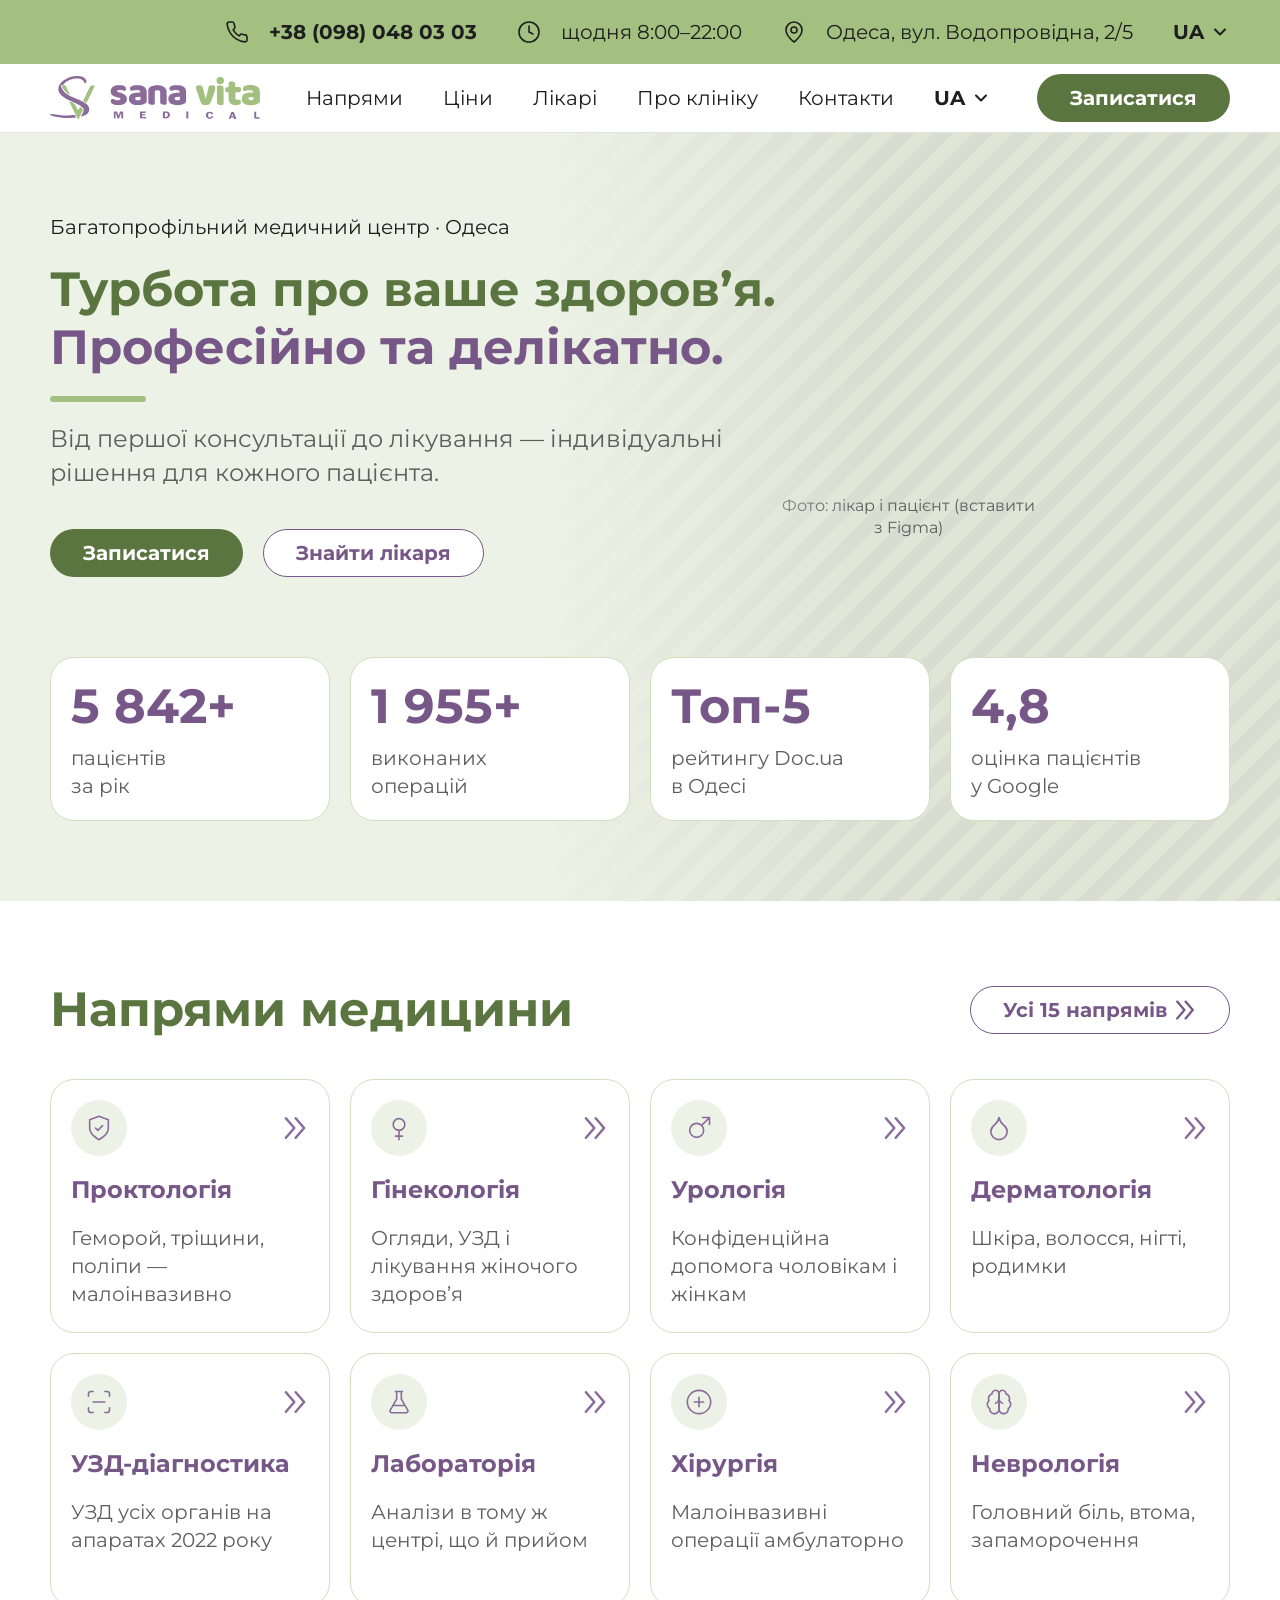
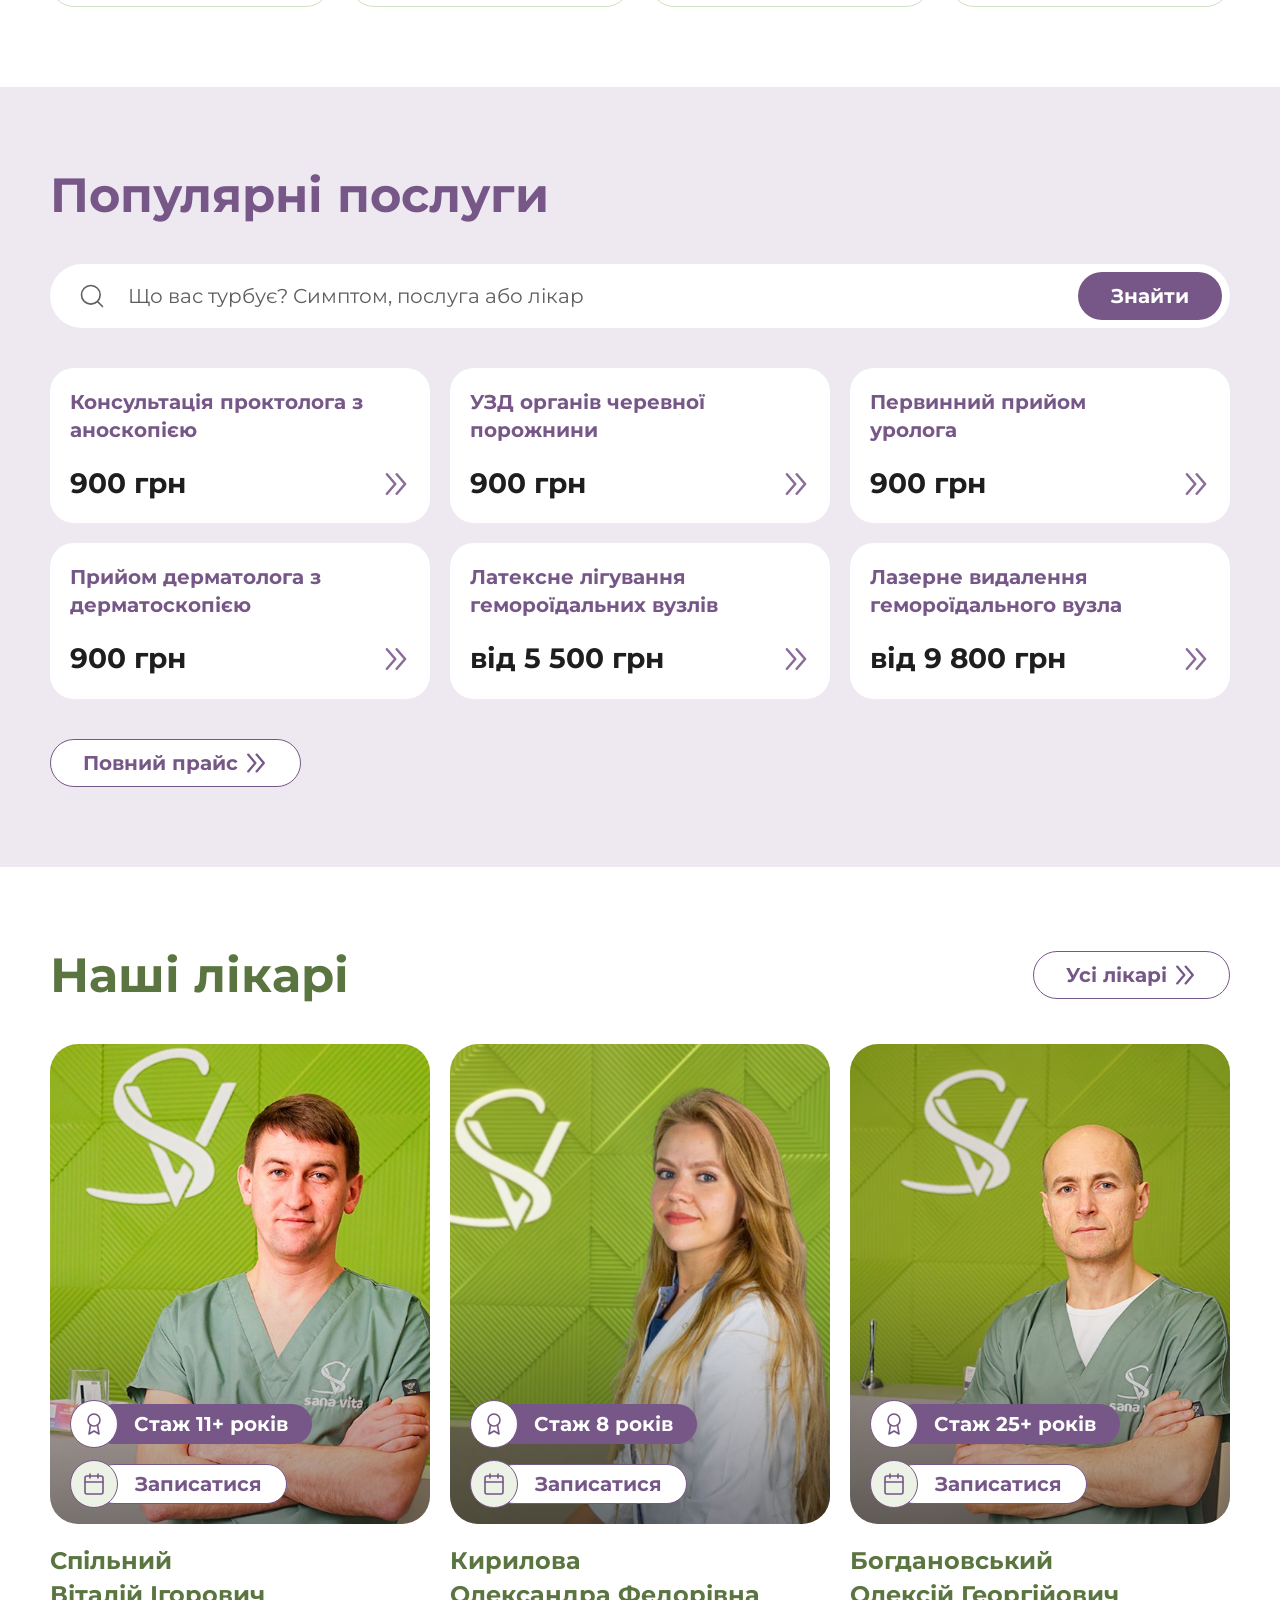
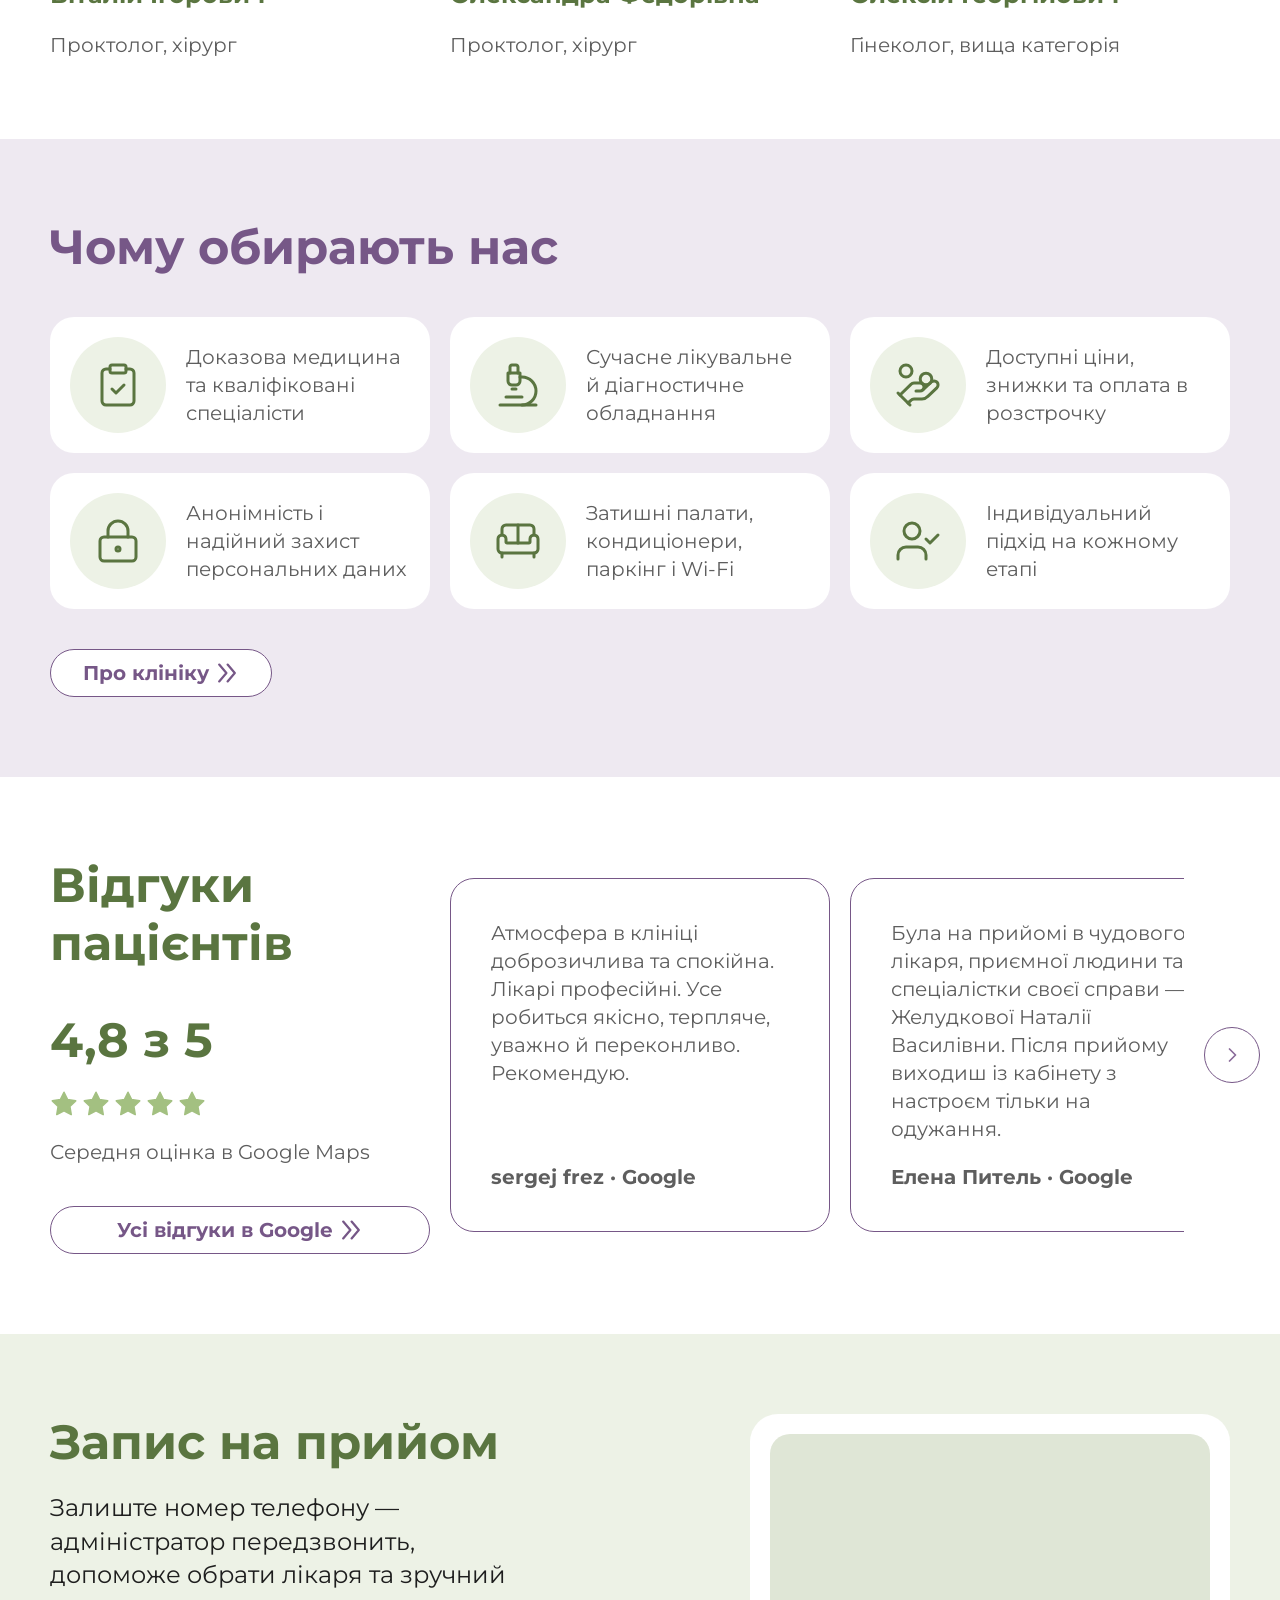
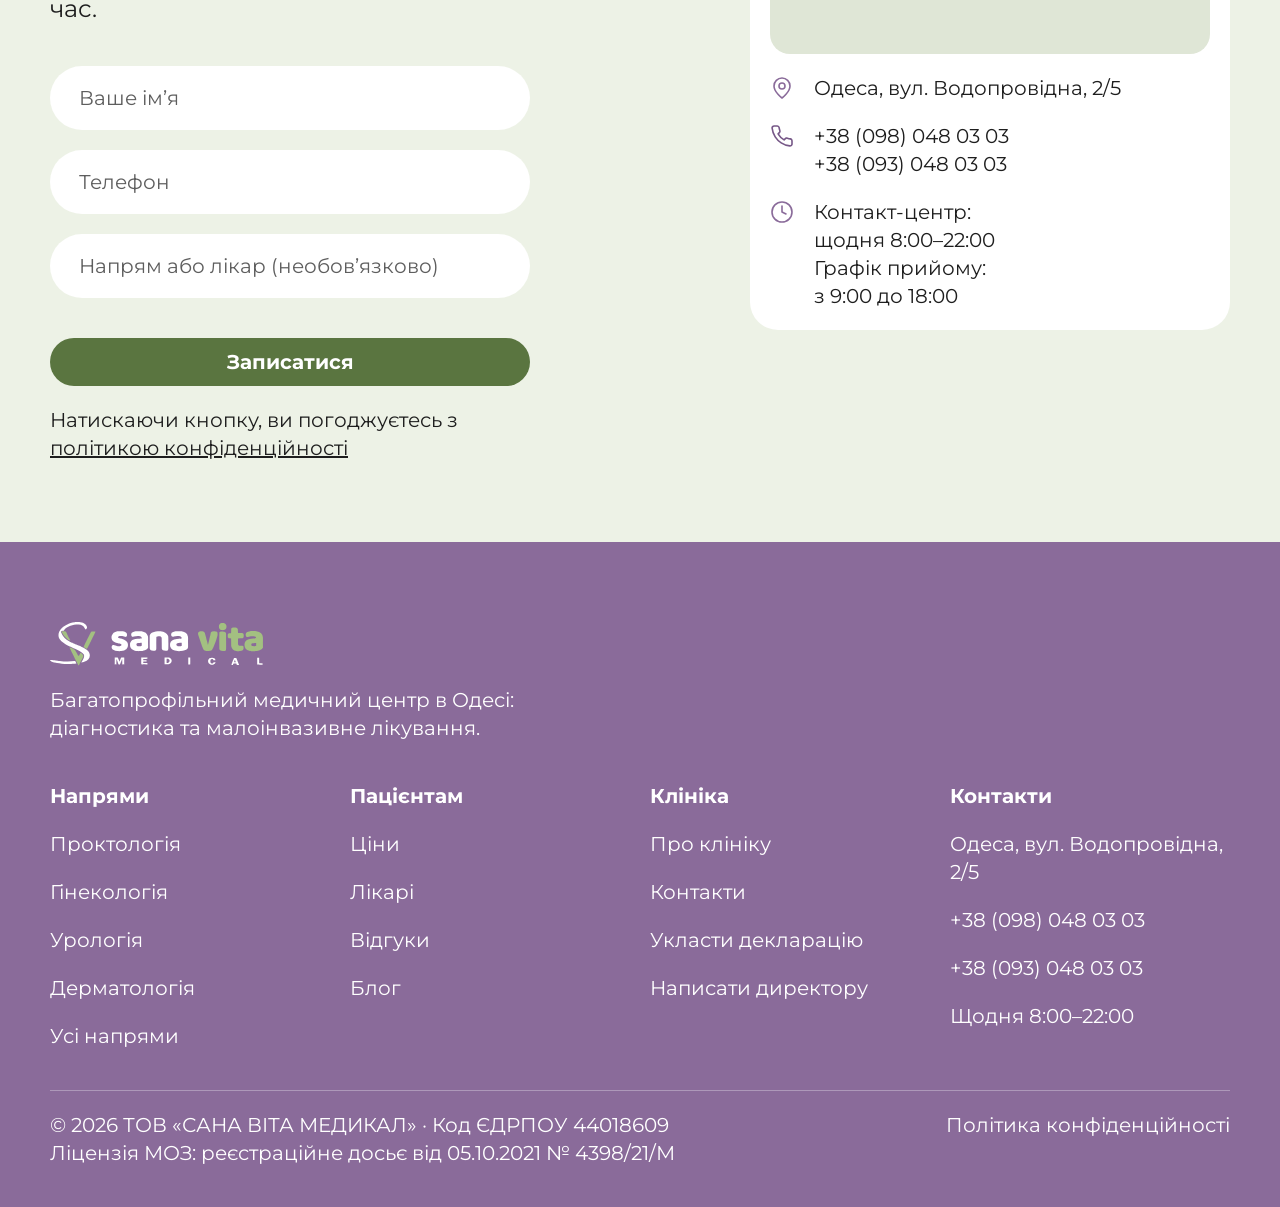
==== index.html @ d1ab9139 "Add Sana Vita website built from Figma Hi-fi designs Five responsive pages (home, hemorrhoids, price" ====
<!doctype html>
<html lang="uk">
<head>
  <meta charset="utf-8">
  <meta name="viewport" content="width=device-width, initial-scale=1">
  <title>Sana Vita — багатопрофільний медичний центр в Одесі</title>
  <meta name="description" content="Медичний центр Sana Vita в Одесі: проктологія, гінекологія, урологія, УЗД, лабораторія. Запис на прийом щодня з 8:00 до 22:00.">
  <link rel="icon" href="img/logo.svg" type="image/svg+xml">
  <link rel="preconnect" href="https://fonts.googleapis.com">
  <link rel="preconnect" href="https://fonts.gstatic.com" crossorigin>
  <link href="https://fonts.googleapis.com/css2?family=Montserrat:wght@400;700&display=swap" rel="stylesheet">
  <link rel="stylesheet" href="css/style.css">
</head>
<body>
<header class="header">
  <div class="topbar">
    <div class="topbar__inner">
      <a class="topbar__item topbar__phone" href="tel:+380980480303"><img src="img/icons/phone-dark.svg" alt="">+38 (098) 048 03 03</a>
      <span class="topbar__item topbar__item--hours"><img src="img/icons/clock-dark.svg" alt="">щодня 8:00–22:00</span>
      <span class="topbar__item topbar__item--addr"><img src="img/icons/pin-dark.svg" alt="">Одеса, вул. Водопровідна, 2/5</span>
      <span class="lang topbar__lang--mobile">UA <img src="img/icons/chev-down-dark.svg" alt=""></span>
    </div>
  </div>
  <div class="header__main">
    <div class="header__row">
      <a class="header__logo" href="index.html"><img src="img/logo.svg" alt="Sana Vita — медичний центр" width="210" height="44"></a>
      <nav class="nav" aria-label="Головне меню">
        <a href="index.html#directions">Напрями</a>
        <a href="prices.html">Ціни</a>
        <a href="index.html#doctors">Лікарі</a>
        <a href="index.html#why">Про клініку</a>
        <a href="contacts.html">Контакти</a>
        <span class="lang">UA <img src="img/icons/chev-down-dark.svg" alt=""></span>
      </nav>
      <a class="btn btn--primary" href="#booking">Записатися</a>
      <button class="menu-btn" type="button" aria-label="Меню" aria-expanded="false" aria-controls="mobile-menu"><img src="img/icons/menu.svg" alt=""></button>
    </div>
  </div>
  <nav class="mobile-menu" id="mobile-menu" aria-label="Мобільне меню">
    <a href="index.html#directions">Напрями</a>
    <a href="prices.html">Ціни</a>
    <a href="index.html#doctors">Лікарі</a>
    <a href="index.html#why">Про клініку</a>
    <a href="contacts.html">Контакти</a>
  </nav>
</header>

<main>
<section class="hero-home" aria-labelledby="hero-title">
  <div class="hero-home__photo ph" data-label="Фото: лікар і пацієнт (вставити з Figma)"></div>
  <div class="hero-home__content">
    <p class="hero-home__eyebrow">Багатопрофільний медичний центр · Одеса</p>
    <h1 class="h1 hero-home__title" id="hero-title">Турбота про ваше здоров’я. <span class="purple">Професійно та делікатно.</span></h1>
    <div class="accent-line"></div>
    <div class="hero-home__photo-m ph" data-label="Фото: лікар і пацієнт"></div>
    <p class="lead hero-home__subtitle">Від першої консультації до лікування — індивідуальні рішення для кожного пацієнта.</p>
    <div class="hero-home__buttons">
      <a class="btn btn--primary" href="#booking">Записатися</a>
      <a class="btn btn--secondary" href="#doctors">Знайти лікаря</a>
    </div>
  </div>
  <div class="stats">
    <div class="stat"><span class="stat__value">5 842+</span><span class="stat__caption">пацієнтів<br>за рік</span></div>
    <div class="stat"><span class="stat__value">1 955+</span><span class="stat__caption">виконаних<br>операцій</span></div>
    <div class="stat"><span class="stat__value">Топ-5</span><span class="stat__caption">рейтингу Doc.ua<br>в Одесі</span></div>
    <div class="stat"><span class="stat__value">4,8</span><span class="stat__caption">оцінка пацієнтів<br>у Google</span></div>
  </div>
</section>

<section class="section" id="directions" aria-labelledby="dir-title">
  <div class="section__head">
    <h2 class="h2" id="dir-title">Напрями медицини</h2>
    <a class="btn btn--secondary btn--desktop" href="#">Усі 15 напрямів <img src="img/icons/arrow-double.svg" alt=""></a>
  </div>
  <div class="grid grid--4">
    <a class="card card--border direction" href="hemorrhoids.html">
      <div class="direction__top"><img class="direction__icon card__icon" src="img/icons/direction-1.svg" alt=""><img class="direction__arrow" src="img/icons/arrow-double-light.svg" alt=""></div>
      <h3 class="h3">Проктологія</h3>
      <p class="card__text">Геморой, тріщини, поліпи — малоінвазивно</p>
    </a>
    <a class="card card--border direction" href="#">
      <div class="direction__top"><img class="direction__icon card__icon" src="img/icons/direction-2.svg" alt=""><img class="direction__arrow" src="img/icons/arrow-double-light.svg" alt=""></div>
      <h3 class="h3">Гінекологія</h3>
      <p class="card__text">Огляди, УЗД і лікування жіночого здоров’я</p>
    </a>
    <a class="card card--border direction" href="#">
      <div class="direction__top"><img class="direction__icon card__icon" src="img/icons/direction-3.svg" alt=""><img class="direction__arrow" src="img/icons/arrow-double-light.svg" alt=""></div>
      <h3 class="h3">Урологія</h3>
      <p class="card__text">Конфіденційна допомога чоловікам і жінкам</p>
    </a>
    <a class="card card--border direction" href="#">
      <div class="direction__top"><img class="direction__icon card__icon" src="img/icons/direction-4.svg" alt=""><img class="direction__arrow" src="img/icons/arrow-double-light.svg" alt=""></div>
      <h3 class="h3">Дерматологія</h3>
      <p class="card__text">Шкіра, волосся, нігті, родимки</p>
    </a>
    <a class="card card--border direction" href="#">
      <div class="direction__top"><img class="direction__icon card__icon" src="img/icons/direction-5.svg" alt=""><img class="direction__arrow" src="img/icons/arrow-double-light.svg" alt=""></div>
      <h3 class="h3">УЗД-діагностика</h3>
      <p class="card__text">УЗД усіх органів на апаратах 2022 року</p>
    </a>
    <a class="card card--border direction" href="#">
      <div class="direction__top"><img class="direction__icon card__icon" src="img/icons/direction-6.svg" alt=""><img class="direction__arrow" src="img/icons/arrow-double-light.svg" alt=""></div>
      <h3 class="h3">Лабораторія</h3>
      <p class="card__text">Аналізи в тому ж центрі, що й прийом</p>
    </a>
    <a class="card card--border direction" href="#">
      <div class="direction__top"><img class="direction__icon card__icon" src="img/icons/direction-7.svg" alt=""><img class="direction__arrow" src="img/icons/arrow-double-light.svg" alt=""></div>
      <h3 class="h3">Хірургія</h3>
      <p class="card__text">Малоінвазивні операції амбулаторно</p>
    </a>
    <a class="card card--border direction" href="#">
      <div class="direction__top"><img class="direction__icon card__icon" src="img/icons/direction-8.svg" alt=""><img class="direction__arrow" src="img/icons/arrow-double-light.svg" alt=""></div>
      <h3 class="h3">Неврологія</h3>
      <p class="card__text">Головний біль, втома, запаморочення</p>
    </a>
  </div>
  <a class="btn btn--secondary btn--mobile" href="#">Усі 15 напрямів <img src="img/icons/arrow-double.svg" alt=""></a>
</section>

<section class="section section--purple" aria-labelledby="svc-title">
  <h2 class="h2 h2--purple" id="svc-title">Популярні послуги</h2>
  <form class="search" role="search" action="prices.html">
    <label><img src="img/icons/search.svg" alt=""><span class="visually-hidden">Пошук</span><input type="search" name="q" placeholder="Що вас турбує? Симптом, послуга або лікар"></label>
    <button class="btn btn--search" type="submit">Знайти</button>
  </form>
  <div class="grid grid--3">
    <div class="card service">
      <p class="service__name">Консультація проктолога з аноскопією</p>
      <div class="service__row"><span class="service__price">900 грн</span><a class="service__more" href="prices.html" aria-label="Детальніше у прайсі"><img src="img/icons/arrow-double-light.svg" alt=""></a><a class="btn btn--secondary service__book" href="#booking">Записатися</a></div>
    </div>
    <div class="card service">
      <p class="service__name">УЗД органів черевної порожнини</p>
      <div class="service__row"><span class="service__price">900 грн</span><a class="service__more" href="prices.html" aria-label="Детальніше у прайсі"><img src="img/icons/arrow-double-light.svg" alt=""></a><a class="btn btn--secondary service__book" href="#booking">Записатися</a></div>
    </div>
    <div class="card service">
      <p class="service__name">Первинний прийом уролога</p>
      <div class="service__row"><span class="service__price">900 грн</span><a class="service__more" href="prices.html" aria-label="Детальніше у прайсі"><img src="img/icons/arrow-double-light.svg" alt=""></a><a class="btn btn--secondary service__book" href="#booking">Записатися</a></div>
    </div>
    <div class="card service">
      <p class="service__name">Прийом дерматолога з дерматоскопією</p>
      <div class="service__row"><span class="service__price">900 грн</span><a class="service__more" href="prices.html" aria-label="Детальніше у прайсі"><img src="img/icons/arrow-double-light.svg" alt=""></a><a class="btn btn--secondary service__book" href="#booking">Записатися</a></div>
    </div>
    <div class="card service">
      <p class="service__name">Латексне лігування гемороїдальних вузлів</p>
      <div class="service__row"><span class="service__price">від 5 500 грн</span><a class="service__more" href="prices.html" aria-label="Детальніше у прайсі"><img src="img/icons/arrow-double-light.svg" alt=""></a><a class="btn btn--secondary service__book" href="#booking">Записатися</a></div>
    </div>
    <div class="card service">
      <p class="service__name">Лазерне видалення гемороїдального вузла</p>
      <div class="service__row"><span class="service__price">від 9 800 грн</span><a class="service__more" href="prices.html" aria-label="Детальніше у прайсі"><img src="img/icons/arrow-double-light.svg" alt=""></a><a class="btn btn--secondary service__book" href="#booking">Записатися</a></div>
    </div>
  </div>
  <div><a class="btn btn--secondary " href="prices.html">Повний прайс <img src="img/icons/arrow-double.svg" alt=""></a></div>
</section>

<section class="section" id="doctors" aria-labelledby="doc-title">
  <div class="section__head">
    <h2 class="h2" id="doc-title">Наші лікарі</h2>
    <a class="btn btn--secondary btn--desktop" href="#">Усі лікарі <img src="img/icons/arrow-double.svg" alt=""></a>
  </div>
  <div class="doctors-row">
    <article class="doctor">
      <div class="doctor__photo">
        <img src="img/photos/spilnyi.jpg" alt="Спільний Віталій Ігорович">
        <span class="chip chip--exp"><span class="chip__icon"><img src="img/icons/award.svg" alt=""></span><span class="chip__pill">Стаж 11+ років</span></span>
        <a class="chip chip--book" href="#booking"><span class="chip__icon"><img src="img/icons/calendar.svg" alt=""></span><span class="chip__pill">Записатися</span></a>
      </div>
      <h3 class="doctor__name">Спільний<br>Віталій Ігорович</h3>
      <p class="doctor__spec">Проктолог, хірург</p>
    </article>
    <article class="doctor">
      <div class="doctor__photo">
        <img src="img/photos/kyrylova.jpg" alt="Кирилова Олександра Федорівна">
        <span class="chip chip--exp"><span class="chip__icon"><img src="img/icons/award.svg" alt=""></span><span class="chip__pill">Стаж 8 років</span></span>
        <a class="chip chip--book" href="#booking"><span class="chip__icon"><img src="img/icons/calendar.svg" alt=""></span><span class="chip__pill">Записатися</span></a>
      </div>
      <h3 class="doctor__name">Кирилова<br>Олександра Федорівна</h3>
      <p class="doctor__spec">Проктолог, хірург</p>
    </article>
    <article class="doctor">
      <div class="doctor__photo">
        <img src="img/photos/bohdanovskyi.jpg" alt="Богдановський Олексій Георгійович">
        <span class="chip chip--exp"><span class="chip__icon"><img src="img/icons/award.svg" alt=""></span><span class="chip__pill">Стаж 25+ років</span></span>
        <a class="chip chip--book" href="#booking"><span class="chip__icon"><img src="img/icons/calendar.svg" alt=""></span><span class="chip__pill">Записатися</span></a>
      </div>
      <h3 class="doctor__name">Богдановський<br>Олексій Георгійович</h3>
      <p class="doctor__spec">Гінеколог, вища категорія</p>
    </article>
  </div>
  <a class="btn btn--secondary btn--mobile" href="#">Усі лікарі <img src="img/icons/arrow-double.svg" alt=""></a>
</section>

<section class="section section--purple" id="why" aria-labelledby="why-title">
  <h2 class="h2 h2--purple" id="why-title">Чому обирають нас</h2>
  <div class="grid grid--3">
    <div class="card why"><span class="why__icon"><img src="img/icons/why-1.svg" alt=""></span><p>Доказова медицина та кваліфіковані спеціалісти</p></div>
    <div class="card why"><span class="why__icon"><img src="img/icons/why-2.svg" alt=""></span><p>Сучасне лікувальне й діагностичне обладнання</p></div>
    <div class="card why"><span class="why__icon"><img src="img/icons/why-3.svg" alt=""></span><p>Доступні ціни, знижки та оплата в розстрочку</p></div>
    <div class="card why"><span class="why__icon"><img src="img/icons/why-4.svg" alt=""></span><p>Анонімність і надійний захист персональних даних</p></div>
    <div class="card why"><span class="why__icon"><img src="img/icons/why-5.svg" alt=""></span><p>Затишні палати, кондиціонери, паркінг і Wi‑Fi</p></div>
    <div class="card why"><span class="why__icon"><img src="img/icons/why-6.svg" alt=""></span><p>Індивідуальний підхід на кожному етапі</p></div>
  </div>
  <div><a class="btn btn--secondary " href="#">Про клініку <img src="img/icons/arrow-double.svg" alt=""></a></div>
</section>

<section class="section reviews" id="reviews" aria-labelledby="rev-title">
  <div class="reviews__summary">
    <h2 class="h2" id="rev-title">Відгуки<br>пацієнтів</h2>
    <div class="rating">
      <span class="rating__value">4,8 з 5</span>
      <div class="stars" aria-label="5 зірок"><img src="img/icons/star.svg" alt=""><img src="img/icons/star.svg" alt=""><img src="img/icons/star.svg" alt=""><img src="img/icons/star.svg" alt=""><img src="img/icons/star.svg" alt=""></div>
      <span class="muted">Середня оцінка в Google Maps</span>
    </div>
    <a class="btn btn--secondary btn--desktop" href="#">Усі відгуки в Google <img src="img/icons/arrow-double.svg" alt=""></a>
  </div>
  <div class="carousel">
    <div class="carousel__track js-track">
      <article class="review review--purple"><p>Атмосфера в клініці доброзичлива та спокійна. Лікарі професійні. Усе робиться якісно, терпляче, уважно й переконливо. Рекомендую.</p><p class="review__author">sergej frez · Google</p></article>
      <article class="review review--purple"><p>Була на прийомі в чудового лікаря, приємної людини та спеціалістки своєї справи — Желудкової Наталії Василівни. Після прийому виходиш із кабінету з настроєм тільки на одужання.</p><p class="review__author">Елена Питель · Google</p></article>
    </div>
    <button class="btn-round js-next" type="button" aria-label="Наступний відгук"><img src="img/icons/chevron-right.svg" alt=""></button>
  </div>
  <a class="btn btn--secondary btn--mobile" href="#">Усі відгуки в Google <img src="img/icons/arrow-double.svg" alt=""></a>
</section>
</main>

<section class="booking" id="booking" aria-labelledby="booking-title">
  <div class="booking__inner">
    <form class="booking__form js-form">
      <div class="booking__head">
        <h2 class="h2" id="booking-title">Запис на прийом</h2>
        <p>Залиште номер телефону — адміністратор передзвонить, допоможе обрати лікаря та зручний час.</p>
      </div>
      <div class="fields">
        <label><span class="visually-hidden">Ваше ім’я</span><input class="input" type="text" name="name" placeholder="Ваше ім’я" autocomplete="name"></label>
        <label><span class="visually-hidden">Телефон</span><input class="input" type="tel" name="phone" placeholder="Телефон" autocomplete="tel" required></label>
        <label><span class="visually-hidden">Напрям або лікар</span><input class="input" type="text" name="direction" placeholder="Напрям або лікар (необов’язково)"></label>
      </div>
      <div class="booking__submit">
        <button class="btn btn--primary" type="submit">Записатися</button>
        <p class="consent">Натискаючи кнопку, ви погоджуєтесь з <a href="#">політикою конфіденційності</a></p>
        <p class="form-note" hidden>Дякуємо! Адміністратор скоро вам передзвонить.</p>
      </div>
    </form>
    <div class="contacts-card">
      <div class="map"><iframe src="https://www.google.com/maps?q=%D0%9E%D0%B4%D0%B5%D1%81%D0%B0%2C+%D0%B2%D1%83%D0%BB.+%D0%92%D0%BE%D0%B4%D0%BE%D0%BF%D1%80%D0%BE%D0%B2%D1%96%D0%B4%D0%BD%D0%B0%2C+2%2F5&output=embed" title="Карта: Одеса, вул. Водопровідна, 2/5" loading="lazy" referrerpolicy="no-referrer-when-downgrade"></iframe></div>
      <p class="contact-line"><img src="img/icons/pin.svg" alt="">Одеса, вул. Водопровідна, 2/5</p>
      <p class="contact-line"><img src="img/icons/phone.svg" alt=""><span><a href="tel:+380980480303">+38 (098) 048 03 03</a><br><a href="tel:+380930480303">+38 (093) 048 03 03</a></span></p>
      <p class="contact-line"><img src="img/icons/clock.svg" alt=""><span>Контакт-центр:<br>щодня 8:00–22:00<br>Графік прийому:<br>з 9:00 до 18:00</span></p>
    </div>
  </div>
</section>
<footer class="footer">
  <div class="footer__brand">
    <img src="img/logo-white.svg" alt="Sana Vita" width="213" height="44">
    <p>Багатопрофільний медичний центр в Одесі: діагностика та малоінвазивне лікування.</p>
  </div>
  <div class="footer__cols">
    <div class="footer__col">
      <p class="footer__title">Напрями</p>
      <a href="hemorrhoids.html">Проктологія</a>
      <a href="#">Гінекологія</a>
      <a href="#">Урологія</a>
      <a href="#">Дерматологія</a>
      <a href="index.html#directions">Усі напрями</a>
    </div>
    <div class="footer__col">
      <p class="footer__title">Пацієнтам</p>
      <a href="prices.html">Ціни</a>
      <a href="index.html#doctors">Лікарі</a>
      <a href="index.html#reviews">Відгуки</a>
      <a href="#">Блог</a>
    </div>
    <div class="footer__col footer__col--wide">
      <p class="footer__title">Клініка</p>
      <a href="index.html#why">Про клініку</a>
      <a href="contacts.html">Контакти</a>
      <a href="#">Укласти декларацію</a>
      <a href="mailto:director@sanavita.com.ua">Написати директору</a>
    </div>
    <div class="footer__col footer__col--wide">
      <p class="footer__title">Контакти</p>
      <span>Одеса, вул. Водопровідна, 2/5</span>
      <a href="tel:+380980480303">+38 (098) 048 03 03</a>
      <a href="tel:+380930480303">+38 (093) 048 03 03</a>
      <span>Щодня 8:00–22:00</span>
    </div>
  </div>
  <div class="footer__bottom">
    <p class="footer__legal">© 2026 ТОВ «САНА ВІТА МЕДИКАЛ» · Код ЄДРПОУ 44018609<br>Ліцензія МОЗ: реєстраційне досьє від 05.10.2021 № 4398/21/М</p>
    <a href="#">Політика конфіденційності</a>
  </div>
</footer>

<div class="sticky-bar">
  <a class="btn btn--primary" href="#booking">Записатися</a>
  <a class="sticky-bar__phone" href="tel:+380980480303" aria-label="Зателефонувати"><img src="img/icons/phone.svg" alt=""></a>
</div>

<script src="js/main.js"></script>
</body>
</html>
---- css/style.css ----
/* Sana Vita — стилі сайту за макетами Figma (курсова №2)
   Десктоп: сітка 1180 px (поля 130 px на 1440). Мобайл: до 767 px, поля 20 px.
   Шрифт: Montserrat Regular / Bold. Відступи: 20 / 40 / 80. */

:root {
  --green: #5a7540;        /* кнопки, зелені заголовки */
  --green-accent: #a3c081; /* верхня смуга, акцентна лінія, зірки */
  --green-tint: #edf2e6;   /* світло-зелені секції */
  --purple: #765787;       /* фіолетовий текст, обведення кнопок */
  --purple-500: #8a6b9a;   /* футер, іконки */
  --purple-tint: #eee9f1;  /* світло-фіолетові секції */
  --text: #1e1e1e;
  --muted: #5e5e5e;
  --border: #d1e0c0;
  --divider: #e2e2de;
  --white: #ffffff;

  --pad-x: max(20px, calc((100% - 1180px) / 2));
  --fs-h1: 48px;
  --fs-h3: 24px;
  --fs-price: 28px;
  --fs-lead: 24px;
  --fs-body: 20px;
  --btn-h: 48px;
  --sec-y: 80px;
}

*, *::before, *::after { box-sizing: border-box; }
html { scroll-behavior: smooth; }
body {
  margin: 0;
  font-family: "Montserrat", Arial, sans-serif;
  font-size: var(--fs-body);
  line-height: 1.4;
  color: var(--text);
  background: var(--white);
  -webkit-font-smoothing: antialiased;
}
img { display: block; max-width: 100%; }
a { color: inherit; text-decoration: none; }
h1, h2, h3, p, ul, ol { margin: 0; }
ul { padding: 0; list-style: none; }
button, input { font: inherit; }

.visually-hidden {
  position: absolute; width: 1px; height: 1px; overflow: hidden;
  clip: rect(0 0 0 0); white-space: nowrap;
}

/* ---------- Типографіка ---------- */
.h1, .h2 { font-size: var(--fs-h1); font-weight: 700; line-height: 1.2; color: var(--green); }
.h2--purple { color: var(--purple); }
.h3 { font-size: var(--fs-h3); font-weight: 700; line-height: 1.2; color: var(--purple); }
.lead { font-size: var(--fs-lead); color: var(--muted); }
.muted { color: var(--muted); }
.purple { color: var(--purple); }
.bold { font-weight: 700; }
.accent-line { width: 96px; height: 6px; border-radius: 3px; background: var(--green-accent); }

/* ---------- Секції ---------- */
.section { padding: var(--sec-y) var(--pad-x); display: flex; flex-direction: column; gap: 40px; }
.section--green { background: var(--green-tint); }
.section--purple { background: var(--purple-tint); }
.section__head { display: flex; justify-content: space-between; align-items: center; gap: 20px; }
.section__intro { display: flex; flex-direction: column; gap: 20px; max-width: 880px; }
.section__intro p { max-width: 780px; }

/* ---------- Кнопки ---------- */
.btn {
  display: inline-flex; align-items: center; justify-content: center; gap: 6px;
  height: var(--btn-h); padding: 0 32px; border-radius: calc(var(--btn-h) / 2);
  font-size: var(--fs-body); font-weight: 700; line-height: 1; white-space: nowrap;
  border: 1.5px solid transparent; cursor: pointer; background: none;
  transition: background-color .2s, color .2s, box-shadow .2s;
}
.btn img { width: 24px; height: 24px; }
.btn--primary { background: var(--green); color: var(--white); }
.btn--primary:hover { background: #4a6334; }
.btn--secondary { border-color: var(--purple); color: var(--purple); background: var(--white); }
.btn--secondary:hover { background: var(--purple-tint); }
.btn--search { background: var(--purple); color: var(--white); }
.btn--search:hover { background: #64487a; }
.btn--ghost { background: transparent; }
.btn--icon-left { gap: 12px; }
.btn:focus-visible, a:focus-visible, summary:focus-visible, input:focus-visible {
  outline: 3px solid var(--green-accent); outline-offset: 2px;
}
.btn-round {
  flex: none; width: 56px; height: 56px; border-radius: 50%;
  border: 1.5px solid var(--purple); background: var(--white);
  display: inline-flex; align-items: center; justify-content: center; cursor: pointer;
}
.btn-round:hover { background: var(--purple-tint); }
.btn-round--prev img { transform: rotate(180deg); }

/* ---------- Шапка ---------- */
.header { position: sticky; top: 0; z-index: 50; background: var(--white); }
.topbar { background: var(--green-accent); }
.topbar__inner {
  display: flex; justify-content: flex-end; align-items: center; gap: 40px;
  min-height: 64px; padding: 0 var(--pad-x);
}
.topbar__item { display: inline-flex; align-items: center; gap: 20px; }
.topbar__item img { width: 24px; height: 24px; }
.topbar__phone { font-weight: 700; }
.topbar__lang--mobile { display: none; }
.header__main { border-bottom: 1px solid var(--divider); }
.header__row {
  display: flex; justify-content: space-between; align-items: center; gap: 40px;
  padding: 10px var(--pad-x);
}
.header__logo img { width: 210px; height: auto; }
.nav { display: flex; align-items: center; gap: 40px; }
.nav a:hover, .nav a[aria-current="page"] { color: var(--purple); }
.lang { display: inline-flex; align-items: center; gap: 6px; font-weight: 700; }
.lang img { width: 20px; height: 20px; }
.menu-btn { display: none; }

/* ---------- Хлібні крихти ---------- */
.breadcrumbs { color: var(--muted); }
.breadcrumbs a:hover { color: var(--purple); }
.breadcrumbs span[aria-current] { color: var(--purple); }
.breadcrumbs .sep { margin: 0 10px; }

/* ---------- Фото-заглушки ---------- */
.ph {
  position: relative; overflow: hidden;
  background:
    repeating-linear-gradient(135deg, rgba(118, 87, 135, .06) 0 14px, transparent 14px 28px),
    #dfe6d6;
  display: flex; align-items: center; justify-content: center;
  color: var(--muted); font-size: 16px; text-align: center; padding: 20px;
}
.ph::before { content: attr(data-label); max-width: 260px; }

/* ---------- Головна: Hero ---------- */
.hero-home { position: relative; overflow: hidden; background: var(--green-tint); padding: 80px var(--pad-x); }
.hero-home__photo { position: absolute; inset: 0 0 0 42%; }
.hero-home__photo::after {
  content: ""; position: absolute; inset: 0;
  background: linear-gradient(90deg, var(--green-tint) 0%, rgba(237, 242, 230, 0) 45%);
}
.hero-home__content { position: relative; display: flex; flex-direction: column; gap: 20px; max-width: 760px; }
.hero-home__eyebrow { color: var(--text); }
.hero-home__title .purple { display: block; }
.hero-home__subtitle { max-width: 700px; }
.hero-home__buttons { display: flex; gap: 20px; margin-top: 20px; }
.hero-home__photo-m { display: none; }
.stats { position: relative; display: grid; grid-template-columns: repeat(4, 280px); gap: 20px; margin-top: 80px; }
.stat {
  background: var(--white); border: 1px solid var(--border); border-radius: 24px;
  padding: 20px; display: flex; flex-direction: column; gap: 8px;
}
.stat__value { font-size: 48px; font-weight: 700; line-height: 1.2; color: var(--purple); }
.stat__caption { color: var(--muted); }

/* ---------- Картки (загальні) ---------- */
.grid { display: grid; gap: 20px; }
.grid--4 { grid-template-columns: repeat(4, 1fr); }
.grid--3 { grid-template-columns: repeat(3, 1fr); }
.grid--2 { grid-template-columns: repeat(2, 1fr); }
.card {
  background: var(--white); border-radius: 24px; padding: 20px;
  display: flex; flex-direction: column; gap: 20px;
}
.card--border { border: 1px solid var(--border); }
.card__icon { width: 56px; height: 56px; }
.card__text { color: var(--muted); }
.card__body { display: flex; flex-direction: column; gap: 20px; }

/* Напрями */
.direction { min-height: 254px; transition: box-shadow .2s, border-color .2s; }
.direction:hover { border-color: var(--purple-500); box-shadow: 0 8px 24px rgba(118, 87, 135, .12); }
.direction__top { display: flex; justify-content: space-between; align-items: center; }
.direction__arrow { width: 28px; height: 28px; }

/* Послуги (головна) */
.search {
  display: flex; align-items: center; justify-content: space-between; gap: 20px;
  background: var(--white); border-radius: 38px; padding: 8px 8px 8px 28px;
}
.search--border { border: 1px solid var(--border); border-radius: 32px; padding-left: 24px; }
.search label { display: flex; align-items: center; gap: 20px; flex: 1; min-width: 0; }
.search label img { width: 28px; height: 28px; flex: none; }
.search input { border: 0; outline: 0; background: transparent; width: 100%; color: var(--text); }
.search input::placeholder { color: var(--muted); }
.service { justify-content: space-between; min-height: 150px; }
.service__name { font-weight: 700; color: var(--purple); max-width: 300px; }
.service__row { display: flex; justify-content: space-between; align-items: center; }
.service__price { font-size: var(--fs-price); font-weight: 700; }
.service__row img { width: 28px; height: 28px; }
.service__book { display: none; }
.service:hover { box-shadow: 0 8px 24px rgba(118, 87, 135, .12); }

/* Лікарі */
.doctors-row { display: grid; grid-template-columns: repeat(3, 1fr); gap: 20px; }
.doctor { display: flex; flex-direction: column; gap: 20px; }
.doctor__photo {
  position: relative; height: 480px; border-radius: 28px; overflow: hidden;
  display: flex; flex-direction: column; justify-content: flex-end; gap: 20px; padding: 20px;
}
.doctor__photo > img { position: absolute; inset: 0; width: 100%; height: 100%; object-fit: cover; object-position: center top; }
.doctor__photo.ph::before { position: absolute; top: 40%; }
.doctor__photo::after {
  content: ""; position: absolute; left: 0; right: 0; bottom: 0; height: 260px;
  background: linear-gradient(180deg, rgba(30, 30, 30, 0) 0%, rgba(30, 30, 30, .45) 100%);
}
.chip { position: relative; z-index: 1; display: inline-flex; align-items: center; align-self: flex-start; padding-left: 24px; }
.chip__icon {
  position: absolute; left: 0; top: 50%; transform: translateY(-50%);
  width: 48px; height: 48px; border-radius: 50%; border: 1px solid var(--purple);
  display: flex; align-items: center; justify-content: center; background: var(--white);
}
.chip__icon img { width: 24px; height: 24px; }
.chip__pill {
  display: inline-flex; align-items: center; height: 40px; padding: 0 24px 0 40px;
  border-radius: 20px; font-weight: 700; white-space: nowrap;
}
.chip--exp .chip__pill { background: var(--purple); color: var(--white); }
.chip--book .chip__pill { background: var(--white); color: var(--purple); border: 1.5px solid var(--purple); }
.chip--book .chip__icon { background: var(--green-tint); }
.chip--book:hover .chip__pill { background: var(--purple-tint); }
.doctor__name { font-size: 24px; font-weight: 700; line-height: 1.4; color: var(--green); }
.doctor__spec { color: var(--muted); }

/* Чому ми */
.why { flex-direction: row; align-items: center; gap: 20px; }
.why__icon {
  flex: none; width: 96px; height: 96px; border-radius: 50%; background: var(--green-tint);
  display: flex; align-items: center; justify-content: center;
}
.why__icon img { width: 48px; height: 48px; }
.why p { color: var(--muted); }

/* Відгуки */
.reviews { flex-direction: row; gap: 20px; align-items: center; padding-right: max(20px, calc((100% - 1180px) / 2 - 76px)); }
.reviews__summary { flex: none; width: 380px; display: flex; flex-direction: column; gap: 40px; }
.rating { display: flex; flex-direction: column; gap: 20px; }
.rating__value { font-size: 48px; font-weight: 700; line-height: 1.2; color: var(--green); }
.stars { display: flex; gap: 4px; }
.stars img { width: 28px; height: 28px; }
.carousel { flex: 1; min-width: 0; display: flex; align-items: center; gap: 20px; }
.carousel__track {
  flex: 1; min-width: 0; display: grid; grid-auto-flow: column; grid-auto-columns: 380px; gap: 20px;
  overflow-x: auto; scroll-snap-type: x mandatory; scrollbar-width: none;
}
.carousel__track::-webkit-scrollbar { display: none; }
.carousel__track > * { scroll-snap-align: start; }
.review {
  border-radius: 24px; padding: 40px; display: flex; flex-direction: column;
  justify-content: space-between; gap: 20px; background: var(--white); min-height: 296px;
}
.review--purple { border: 1px solid var(--purple); background: transparent; }
.review--green { border: 1px solid var(--border); }
.review p { color: var(--muted); }
.review__author { font-weight: 700; }
.reviews-block { display: flex; flex-direction: column; gap: 40px; }
.reviews-block .reviews { padding: 0; }
.dots { display: flex; gap: 8px; }
.dots span { width: 8px; height: 8px; border-radius: 4px; background: var(--divider); }
.dots span.is-active { width: 24px; background: var(--purple-500); }

/* ---------- Запис на прийом ---------- */
.booking { background: var(--green-tint); padding: 80px var(--pad-x); }
.booking__inner { display: grid; grid-template-columns: 480px 480px; justify-content: space-between; gap: 40px; align-items: start; }
.booking__form { display: flex; flex-direction: column; gap: 40px; }
.booking__head { display: flex; flex-direction: column; gap: 20px; }
.booking__head p { font-size: var(--fs-lead); }
.fields { display: flex; flex-direction: column; gap: 20px; }
.input {
  height: 64px; border-radius: 32px; border: 1px solid transparent; background: var(--white);
  padding: 0 28px; color: var(--text); width: 100%;
}
.input::placeholder { color: var(--muted); }
.input--border { border-color: var(--border); }
.booking__submit { display: flex; flex-direction: column; gap: 20px; }
.booking__submit .btn { width: 100%; }
.consent { font-size: var(--fs-body); }
.consent a { text-decoration: underline; }
.form-note { color: var(--green); font-weight: 700; }
.contacts-card {
  background: var(--white); border-radius: 28px; padding: 20px;
  display: flex; flex-direction: column; gap: 20px;
}
.map { border-radius: 20px; overflow: hidden; height: 220px; background: #dfe6d6; }
.map iframe { width: 100%; height: 100%; border: 0; display: block; }
.contact-line { display: flex; gap: 20px; align-items: flex-start; }
.contact-line img { width: 24px; height: 24px; flex: none; margin-top: 2px; }

/* ---------- Футер ---------- */
.footer { background: var(--purple-500); color: var(--white); padding: 80px var(--pad-x) 40px; display: flex; flex-direction: column; gap: 40px; }
.footer__brand { display: flex; flex-direction: column; gap: 20px; max-width: 580px; }
.footer__brand img { width: 213px; height: auto; }
.footer__cols { display: grid; grid-template-columns: repeat(4, 280px); gap: 20px; }
.footer__col { display: flex; flex-direction: column; gap: 20px; }
.footer__title { font-weight: 700; }
.footer a:hover { text-decoration: underline; }
.footer__bottom {
  border-top: 1px solid rgba(255, 255, 255, .3); padding-top: 20px;
  display: flex; justify-content: space-between; gap: 40px; align-items: flex-start;
}
.footer__legal { max-width: 760px; }

/* ---------- Липка панель (мобайл) ---------- */
.sticky-bar { display: none; }

/* ---------- Сторінка «Геморой» ---------- */
.page-hero { background: var(--green-tint); padding: 40px var(--pad-x) 80px; display: flex; flex-direction: column; gap: 40px; }
.hem-hero { display: grid; grid-template-columns: 780px 380px; gap: 20px; justify-content: space-between; }
.hem-hero__main { display: flex; flex-direction: column; gap: 40px; }
.hem-hero__text { display: flex; flex-direction: column; gap: 20px; }
.hem-hero__photo { border-radius: 40px; min-height: 474px; }
.facts {
  display: flex; gap: 20px; align-items: stretch; background: var(--white);
  border: 1px solid var(--border); border-radius: 24px; padding: 40px;
}
.facts__item { flex: 1; display: flex; flex-direction: column; gap: 9px; }
.facts__divider { width: 1px; background: var(--divider); margin-top: 8px; height: 72px; }
.facts__value { font-size: var(--fs-price); font-weight: 700; color: var(--purple); line-height: 1.2; }
.facts__caption { color: var(--muted); }
.buttons { display: flex; flex-wrap: wrap; gap: 20px; }
.symptom { padding-bottom: 34px; }
.symptom .h3, .comfort .h3 { line-height: 1.2; }
.warning { display: flex; gap: 20px; align-items: center; background: var(--white); border-radius: 24px; padding: 40px; font-weight: 700; }
.warning img { width: 32px; height: 32px; flex: none; }
.stage__num { font-size: 48px; font-weight: 700; line-height: 1.2; color: var(--green); }
.note-strong { font-size: var(--fs-lead); font-weight: 700; }
.method { justify-content: space-between; gap: 44px; }
.method__price { font-size: 24px; font-weight: 700; }
.price-table { background: var(--white); border-radius: 24px; padding: 0 40px; }
.price-table__row {
  display: flex; justify-content: space-between; align-items: center; gap: 40px;
  padding: 20px 0; border-top: 1px solid var(--divider);
}
.price-table__row:first-child { border-top: 0; }
.price-table__price { font-size: 24px; font-weight: 700; color: var(--purple); white-space: nowrap; }
.faq { display: grid; grid-template-columns: 380px 780px; justify-content: space-between; gap: 20px; align-items: start; }
.faq__list { display: flex; flex-direction: column; gap: 20px; }
.faq details { border: 1px solid var(--border); border-radius: 24px; padding: 40px; background: var(--white); }
.faq summary {
  display: flex; justify-content: space-between; align-items: center; gap: 20px;
  font-size: 24px; font-weight: 700; line-height: 1.2; cursor: pointer; list-style: none;
}
.faq summary::-webkit-details-marker { display: none; }
.faq summary img { width: 28px; height: 28px; flex: none; transition: transform .2s; }
.faq details[open] summary img { transform: rotate(180deg); }
.faq details p { margin-top: 20px; color: var(--muted); max-width: 652px; }

/* ---------- Сторінка «Ціни» ---------- */
.prices-hero { padding-right: max(20px, calc((100% - 1180px) / 2 + 400px)); }
.prices-hero .search { max-width: 780px; }
.screening-banner {
  display: flex; justify-content: space-between; align-items: center; gap: 20px;
  background: var(--purple-tint); border-radius: 24px; padding: 20px;
}
.screening-banner__text { display: flex; align-items: center; gap: 20px; flex-wrap: wrap; }
.screening-banner__text img { width: 40px; height: 40px; }
.screening-banner a { font-weight: 700; color: var(--purple); white-space: nowrap; }
.chips { display: flex; flex-wrap: wrap; gap: 20px; max-width: 1068px; }
.chips .btn { padding: 0 20px; }
.chips .btn[aria-pressed="true"] { background: var(--purple); color: var(--white); border-color: var(--purple); }
.categories { display: flex; flex-direction: column; gap: 20px; }
.category { border: 1px solid var(--border); border-radius: 24px; padding: 40px; background: var(--white); }
.category summary { list-style: none; cursor: pointer; display: flex; flex-direction: column; gap: 4px; }
.category summary::-webkit-details-marker { display: none; }
.category__title { display: flex; justify-content: space-between; align-items: center; gap: 20px; font-size: var(--fs-price); font-weight: 700; color: var(--purple); line-height: 1.2; }
.category__title img { width: 32px; height: 32px; transition: transform .2s; }
.category[open] .category__title img { transform: rotate(180deg); }
.category__count { color: var(--muted); }
.category__list { margin-top: 40px; display: flex; flex-direction: column; }
.price-row {
  display: flex; justify-content: space-between; align-items: center; gap: 40px;
  padding: 20px 0; border-top: 1px solid var(--divider);
}
.price-row__action { display: flex; align-items: center; gap: 40px; flex: none; }
.price-row__price { font-size: 24px; font-weight: 700; color: var(--purple); white-space: nowrap; }
.price-row .btn { padding: 0 28px; }
.category__more { margin-top: 40px; align-self: flex-start; }
.screening { gap: 80px; }
.screening__top { display: grid; grid-template-columns: 580px 580px; justify-content: space-between; gap: 20px; }
.screening__info { display: flex; flex-direction: column; gap: 40px; }
.screening__text { display: flex; flex-direction: column; gap: 20px; }
.tag { align-self: flex-start; background: var(--white); color: var(--purple); font-weight: 700; border-radius: 20px; padding: 8px 16px; }
.included { background: var(--white); border-radius: 24px; padding: 40px; display: flex; flex-direction: column; gap: 20px; }
.included li { display: flex; gap: 16px; align-items: flex-start; }
.included li img { width: 28px; height: 28px; flex: none; }
.steps { display: flex; flex-direction: column; gap: 40px; }
.steps__title { font-size: var(--fs-price); font-weight: 700; color: var(--purple); line-height: 1.2; }
.step { background: var(--white); border-radius: 24px; padding: 40px; display: flex; flex-direction: column; gap: 20px; min-height: 273px; }
.step__num {
  width: 48px; height: 48px; border-radius: 50%; background: var(--purple-tint);
  color: var(--purple); font-weight: 700; display: flex; align-items: center; justify-content: center;
}
.step__body { display: flex; flex-direction: column; gap: 8px; }
.step__body p { color: var(--muted); }

/* ---------- Сторінка лікаря ---------- */
.doc-hero { display: grid; grid-template-columns: 380px 780px; gap: 20px; justify-content: space-between; }
.doc-hero__photo { border-radius: 24px; overflow: hidden; height: 500px; }
.doc-hero__photo img { width: 100%; height: 100%; object-fit: cover; object-position: center top; }
.doc-hero__info { display: flex; flex-direction: column; gap: 40px; }
.doc-hero__text { display: flex; flex-direction: column; gap: 20px; }
.tags { display: flex; flex-wrap: wrap; gap: 8px; }
.tags span { background: var(--white); color: var(--purple); font-weight: 700; border-radius: 20px; padding: 8px 16px; }
.doc-facts { display: flex; gap: 40px; }
.doc-facts > div { width: 220px; display: flex; flex-direction: column; gap: 4px; }
.doc-facts strong, .stat-card strong { font-size: var(--fs-price); color: var(--purple); line-height: 1.2; }
.doc-facts span { color: var(--muted); }
.price-box {
  max-width: 520px; display: flex; justify-content: space-between; align-items: center; gap: 20px;
  background: var(--white); border: 1px solid var(--border); border-radius: 24px; padding: 20px 16px 20px 20px;
}
.price-box strong { display: block; font-size: var(--fs-price); color: var(--purple); line-height: 1.2; }
.price-box span { color: var(--muted); }
.bullets { display: grid; grid-template-columns: repeat(3, 1fr); gap: 20px; }
.bullets li { display: flex; align-items: center; gap: 14px; }
.bullets li::before { content: ""; flex: none; width: 10px; height: 10px; border-radius: 50%; background: var(--purple-500); }
.education { gap: 80px; }
.education__head { display: flex; flex-direction: column; gap: 40px; }
.stat-card { background: var(--white); border-radius: 24px; padding: 20px; display: flex; flex-direction: column; gap: 4px; }
.stat-card span { color: var(--muted); }
.education__lists { display: grid; grid-template-columns: 520px 620px; justify-content: space-between; gap: 40px; }
.edu-list { display: flex; flex-direction: column; gap: 20px; }
.edu-item { display: grid; grid-template-columns: 80px 1fr; gap: 20px; padding-bottom: 20px; border-bottom: 1px solid var(--divider); }
.edu-item:last-child { border-bottom: 0; padding-bottom: 0; }
.edu-item b { font-size: 24px; color: var(--purple); line-height: 1.2; }
.course { display: grid; grid-template-columns: 50px 1fr; gap: 10px; }
.course b { font-weight: 400; color: var(--purple); }
.rating-inline { display: flex; align-items: flex-end; gap: 16px; }
.rating-inline strong { font-size: 48px; color: var(--green); line-height: 1.2; }
.rating-inline span { color: var(--muted); padding-bottom: 8px; }
.review--doc { min-height: 256px; gap: 32px; }

/* ---------- Сторінка контактів ---------- */
.contacts-hero__intro { display: flex; flex-direction: column; gap: 20px; max-width: 580px; }
.contacts-hero__row { display: grid; grid-template-columns: 580px 560px; justify-content: space-between; gap: 40px; }
.contacts-hero__left { display: flex; flex-direction: column; gap: 40px; }
.contacts-list { display: flex; flex-direction: column; gap: 40px; }
.contact-item { display: grid; grid-template-columns: 40px 1fr; gap: 20px; }
.contact-item__icon { width: 40px; height: 40px; border-radius: 50%; background: var(--white); display: flex; align-items: center; justify-content: center; }
.contact-item__icon img { width: 20px; height: 20px; }
.contact-item__body { display: flex; flex-direction: column; gap: 4px; }
.contact-item__label, .contact-item__note { color: var(--muted); }
.contact-item__value { font-size: 24px; font-weight: 700; line-height: 1.2; }
.contacts-map { border-radius: 24px; overflow: hidden; min-height: 533px; background: #dfe6d6; }
.contacts-map iframe { width: 100%; height: 100%; min-height: 533px; border: 0; display: block; }
.callback { gap: 14px; }
.callback__row { display: flex; justify-content: space-between; align-items: center; gap: 40px; }
.callback__form { display: flex; gap: 20px; align-items: center; width: 620px; }
.callback__form .input { flex: 1; }
.callback__desc { font-size: var(--fs-lead); color: var(--muted); max-width: 480px; }
.callback__consent { color: var(--muted); width: 620px; }

/* Кнопки, які показуються лише на мобайлі */
.btn--mobile { display: none !important; }

/* =====================================================
   Планшет: від 768 до 1239 px — сітки переносяться
   ===================================================== */
@media (max-width: 1239px) {
  .nav { gap: 24px; }
  .stats { grid-template-columns: repeat(2, minmax(0, 280px)); }
  .grid--4 { grid-template-columns: repeat(2, 1fr); }
  .booking__inner, .hem-hero, .doc-hero, .faq, .screening__top, .education__lists, .contacts-hero__row { grid-template-columns: 1fr; }
  .footer__cols { grid-template-columns: repeat(2, 1fr); }
  .reviews { flex-direction: column; align-items: stretch; }
  .reviews__summary { width: auto; }
  .callback__row { flex-direction: column; align-items: stretch; }
  .callback__form, .callback__consent { width: auto; }
  .prices-hero { padding-right: var(--pad-x); }
  .hem-hero__photo { min-height: 320px; }
  .doc-hero__photo { max-width: 380px; }
}
@media (max-width: 1023px) {
  .nav { display: none; }
  .menu-btn { display: inline-flex; }
}

/* =====================================================
   Мобайл: до 767 px (макет 360, поля 20)
   ===================================================== */
@media (max-width: 767px) {
  :root {
    --fs-h1: 32px; --fs-h3: 22px; --fs-price: 22px; --fs-lead: 18px; --fs-body: 16px;
    --btn-h: 52px; --sec-y: 40px;
  }
  body { padding-bottom: 92px; }
  .h3 { font-size: 22px; }

  /* Шапка */
  .topbar__inner { min-height: 44px; justify-content: space-between; gap: 20px; }
  .topbar__item--hours, .topbar__item--addr, .header__row .lang, .header__row > .btn { display: none; }
  .topbar__lang--mobile { display: inline-flex; }
  .topbar__item { gap: 8px; }
  .topbar__item img { width: 20px; height: 20px; }
  .header__row { padding: 10px 20px; }
  .header__logo img { width: 155px; }
  .menu-btn {
    width: 44px; height: 44px; align-items: center; justify-content: center;
    border: 0; background: none; padding: 0; cursor: pointer; margin: -6px 0;
  }
  .lang img { width: 16px; height: 16px; }

  /* Кнопки на всю ширину */
  .btn { width: 100%; padding: 0 20px; }
  .btn img { width: 20px; height: 20px; }
  .section__head { flex-direction: column; align-items: stretch; }

  /* Hero головної */
  .hero-home { padding: 20px 0 40px; }
  .hero-home__photo { display: none; }
  .hero-home__content { padding: 0 20px; gap: 20px; }
  .hero-home__eyebrow { color: var(--purple); }
  .accent-line { width: 64px; height: 5px; }
  .hero-home__photo-m { display: block; height: 240px; margin: 20px -20px 0; }
  .hero-home__buttons { flex-direction: column; margin-top: 20px; }
  .stats { grid-template-columns: 1fr 1fr; margin: 40px 20px 0; }
  .stat { border-radius: 20px; gap: 4px; }
  .stat__value { font-size: 32px; white-space: nowrap; letter-spacing: -0.5px; }
  .stat { padding: 20px 16px; }

  .grid--4, .grid--3, .grid--2 { grid-template-columns: 1fr; }
  .direction { min-height: 0; display: grid; grid-template-columns: 44px 1fr 28px; align-items: center; gap: 16px; }
  .direction__top { display: contents; }
  .direction__arrow { order: 3; }
  .direction .h3 { order: 2; font-size: 18px; }
  .direction .card__text { display: none; }
  .card__icon, .direction__icon { width: 44px; height: 44px; }

  .search { padding: 6px 6px 6px 20px; border-radius: 32px; }
  .search label { gap: 12px; }
  .search label img { width: 22px; height: 22px; }
  .search .btn { width: auto; flex: none; }
  .service { min-height: 0; }
  .service__more { display: none; }
  .service__book { display: inline-flex; width: auto; flex: none; padding: 0 20px; }
  .service__price { font-size: 18px; }

  /* Каруселі: свайп, наступна картка визирає */
  .doctors-row, .swipe {
    display: grid; grid-auto-flow: column; grid-auto-columns: 300px; grid-template-columns: none;
    overflow-x: auto; scroll-snap-type: x mandatory; margin-right: -20px; padding-right: 20px;
    scrollbar-width: none;
  }
  .doctors-row::-webkit-scrollbar, .swipe::-webkit-scrollbar { display: none; }
  .doctors-row > *, .swipe > * { scroll-snap-align: start; }
  .doctor__photo { height: 380px; border-radius: 24px; gap: 12px; }
  .doctor__photo::after { height: 200px; }
  .chip { padding-left: 20px; }
  .chip__icon { width: 40px; height: 40px; }
  .chip__icon img { width: 20px; height: 20px; }
  .chip__pill { height: 32px; border-radius: 16px; padding: 0 20px 0 32px; }
  .doctor__name { font-size: 18px; }

  .why__icon { width: 64px; height: 64px; }
  .why__icon img { width: 32px; height: 32px; }

  .reviews { padding: 40px 20px; }
  .reviews__summary { gap: 20px; }
  .rating { flex-direction: row; flex-wrap: wrap; align-items: center; gap: 20px; }
  .rating__value { font-size: 32px; }
  .rating .muted { flex-basis: 100%; margin-top: -10px; }
  .stars img { width: 22px; height: 22px; }
  .carousel .btn-round { display: none; }
  .carousel__track { grid-auto-columns: 300px; margin-right: -20px; padding-right: 20px; }
  .review { padding: 20px; min-height: 236px; }
  .btn--desktop { display: none !important; }
  .btn--mobile { display: inline-flex !important; }

  /* Запис */
  .booking { padding: 40px 20px; }
  .booking__inner { gap: 40px; }
  .input { height: 56px; padding: 0 20px; }
  .contacts-card { border-radius: 24px; }

  /* Футер */
  .footer { padding: 40px 20px; }
  .footer__brand img { width: 155px; }
  .footer__cols { grid-template-columns: 1fr 1fr; }
  .footer__col--wide { grid-column: 1 / -1; padding-top: 20px; border-top: 1px solid var(--white); }
  .footer__bottom { flex-direction: column; gap: 20px; border-top-color: var(--white); }

  /* Липка панель */
  .sticky-bar {
    display: flex; gap: 20px; position: fixed; left: 0; right: 0; bottom: 0; z-index: 60;
    background: var(--white); padding: 20px; box-shadow: 0 -4px 16px rgba(30, 30, 30, .08);
  }
  .sticky-bar .btn { flex: 1; }
  .sticky-bar__phone {
    flex: none; width: 52px; height: 52px; border-radius: 50%; background: var(--green-tint);
    display: flex; align-items: center; justify-content: center;
  }

  /* Внутрішні сторінки */
  .page-hero { padding: 20px 20px 40px; gap: 20px; }
  .breadcrumbs { white-space: nowrap; overflow-x: auto; scrollbar-width: none; font-size: 16px; }
  .breadcrumbs .sep { margin: 0 6px; }
  .hem-hero__main { gap: 20px; }
  .hem-hero { display: flex; flex-direction: column; gap: 20px; }
  .hem-hero__photo { order: -1; min-height: 220px; border-radius: 24px; }
  .facts { flex-direction: column; padding: 20px; gap: 20px; }
  .facts__divider { width: 100%; height: 1px; margin: 0; }
  .buttons { flex-direction: column; }
  .warning { padding: 20px; align-items: flex-start; }
  .warning img { width: 28px; height: 28px; }
  .stage__num { font-size: 32px; }
  .method { gap: 20px; }
  .method__price, .price-table__price, .price-row__price { font-size: 18px; }
  .price-table { padding: 0 20px; }
  .price-table__row { flex-direction: column; align-items: flex-start; gap: 8px; }
  .faq details { padding: 20px; }
  .faq summary { font-size: 18px; }
  .faq summary img { width: 24px; height: 24px; }

  .screening-banner { flex-direction: column; align-items: flex-start; }
  .chips { flex-wrap: nowrap; overflow-x: auto; margin-right: -20px; padding-right: 20px; scrollbar-width: none; }
  .chips .btn { width: auto; flex: none; }
  .category { padding: 20px; }
  .category__title img { width: 28px; height: 28px; }
  .category__list { margin-top: 20px; }
  .price-row { flex-direction: column; align-items: stretch; gap: 12px; }
  .price-row__action { flex-direction: column; align-items: stretch; gap: 12px; }
  .category__more { align-self: stretch; margin-top: 20px; }
  .screening { gap: 40px; }
  .included, .step { padding: 20px; }
  .step { min-height: 0; }

  .doc-hero { display: flex; flex-direction: column; }
  .doc-hero__photo { height: 380px; max-width: none; }
  .doc-hero__info { gap: 20px; }
  .doc-facts { gap: 20px; }
  .doc-facts > div { width: auto; flex: 1; }
  .price-box { flex-direction: column; align-items: stretch; }
  .bullets { grid-template-columns: 1fr; gap: 12px; }
  .education { gap: 40px; }
  .education__head { gap: 20px; }
  .stats-4 { grid-template-columns: 1fr 1fr !important; }
  .edu-item { grid-template-columns: 56px 1fr; }
  .edu-item b { font-size: 18px; }
  .course { grid-template-columns: 44px 1fr; }
  .rating-inline strong { font-size: 32px; }
  .rating-inline span { padding-bottom: 4px; }
  .review--doc { min-height: 0; gap: 20px; }

  .contact-item__value { font-size: 18px; }
  .contacts-list { gap: 20px; }
  .contacts-map, .contacts-map iframe { min-height: 300px; }
  .callback { gap: 20px; }
  .callback__form { flex-direction: column; align-items: stretch; }
}


/* Мобільне меню */
.mobile-menu { display: none; }
.mobile-menu.is-open {
  display: flex; flex-direction: column; gap: 4px; padding: 10px 20px 20px;
  border-bottom: 1px solid var(--divider); background: var(--white);
}
.mobile-menu a { padding: 11px 0; font-weight: 700; }
.mobile-menu a[aria-current="page"] { color: var(--purple); }
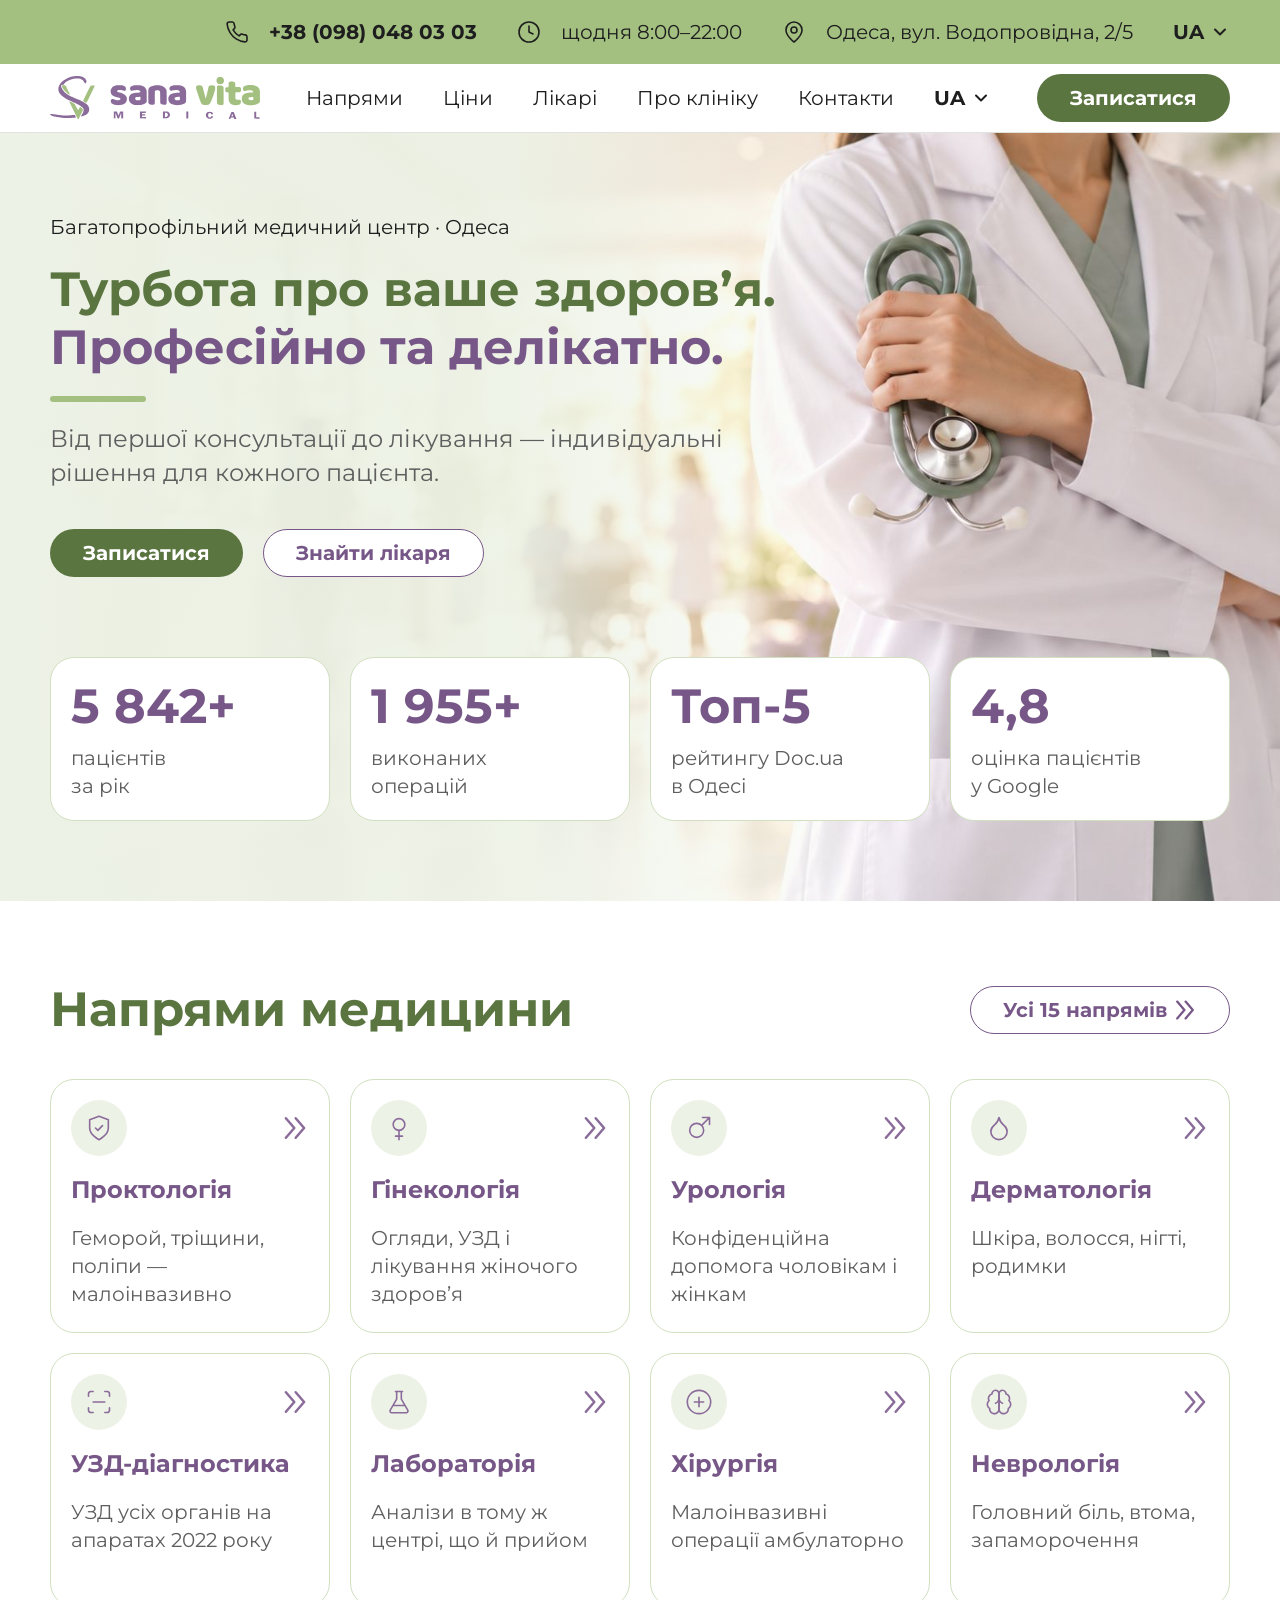
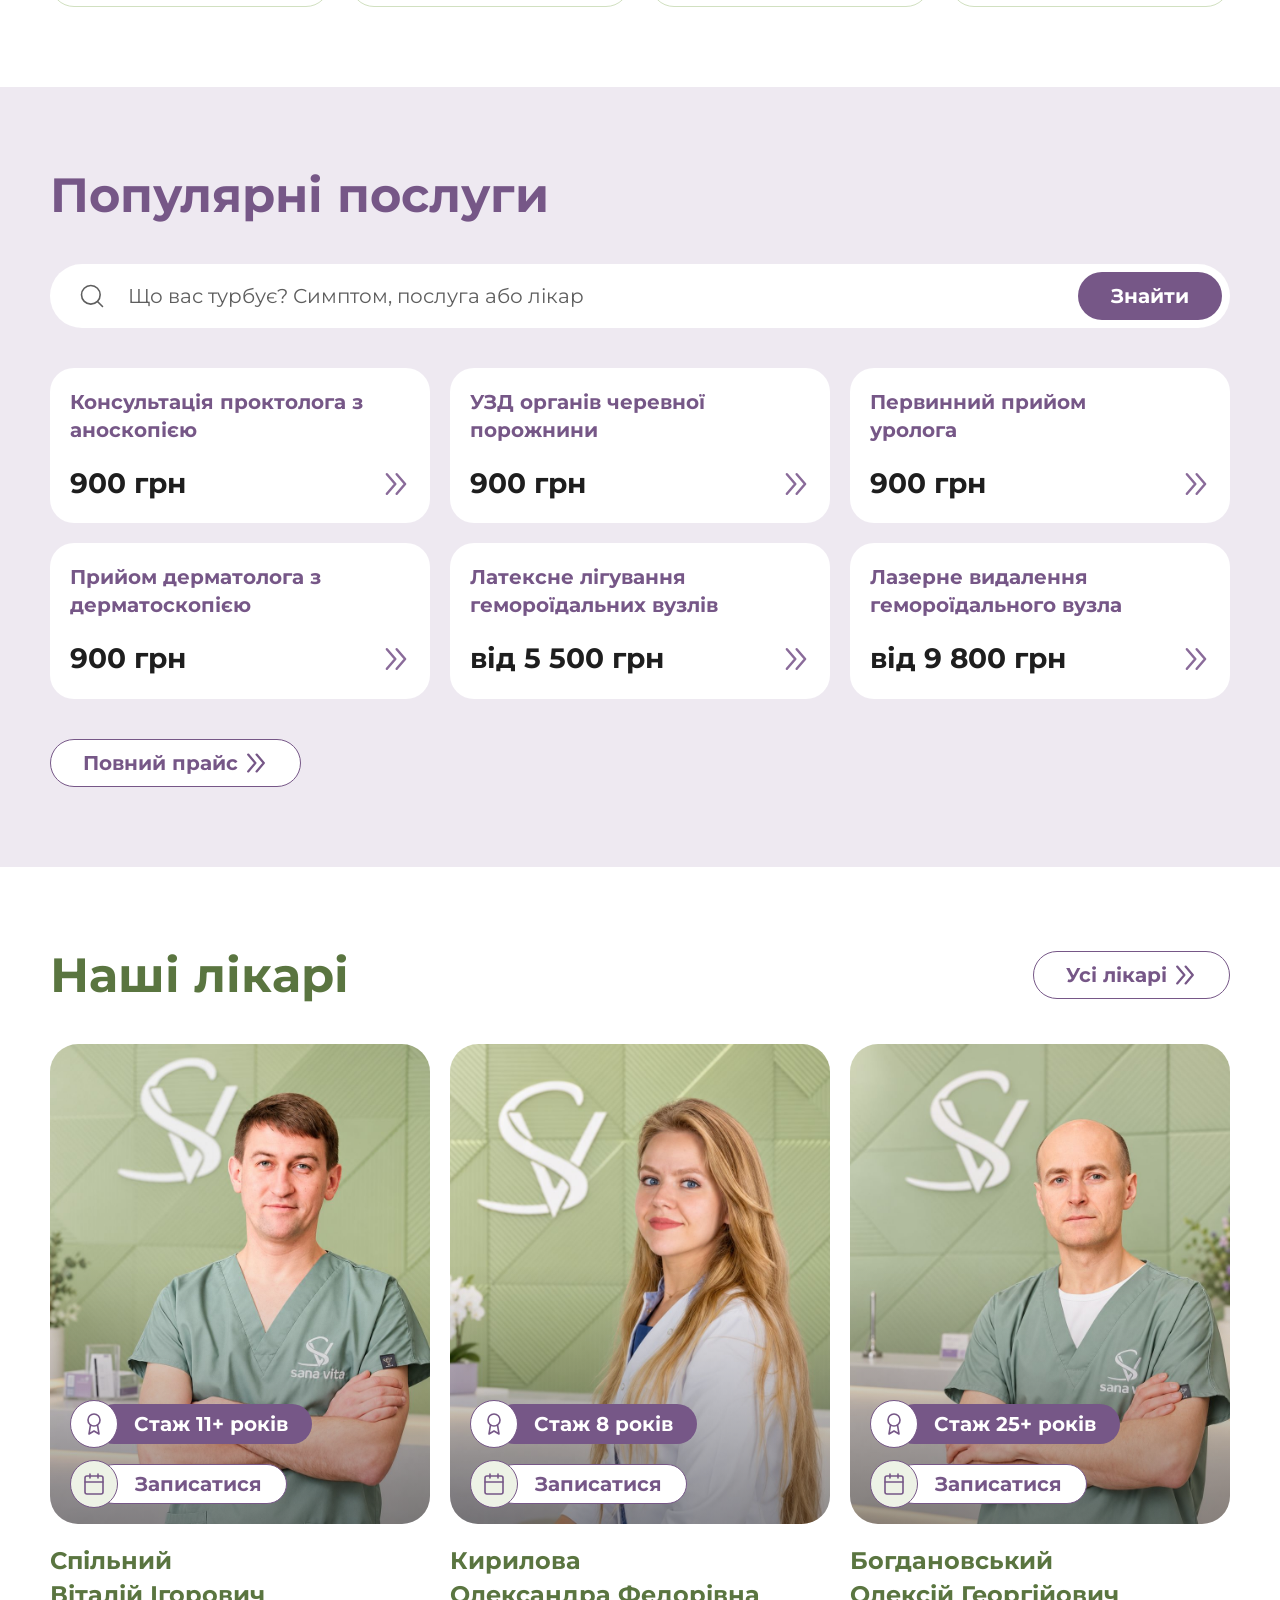
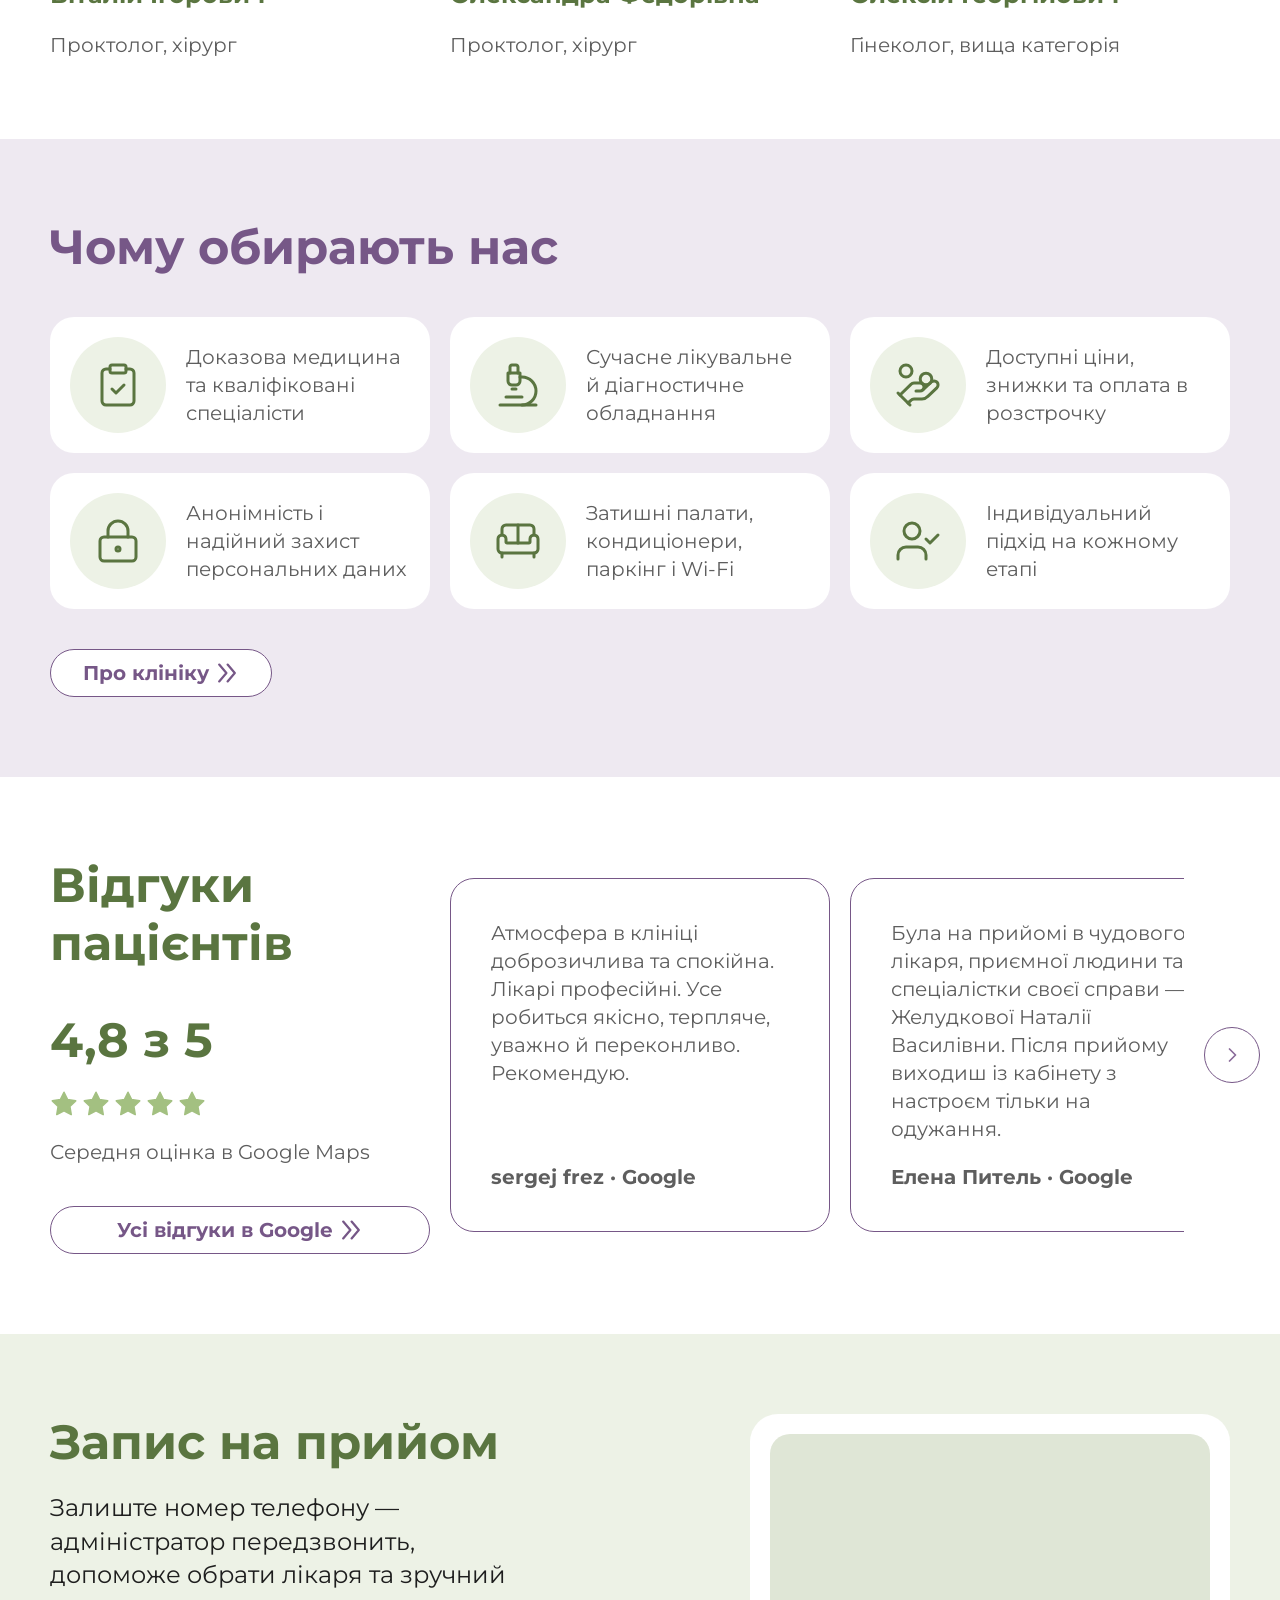
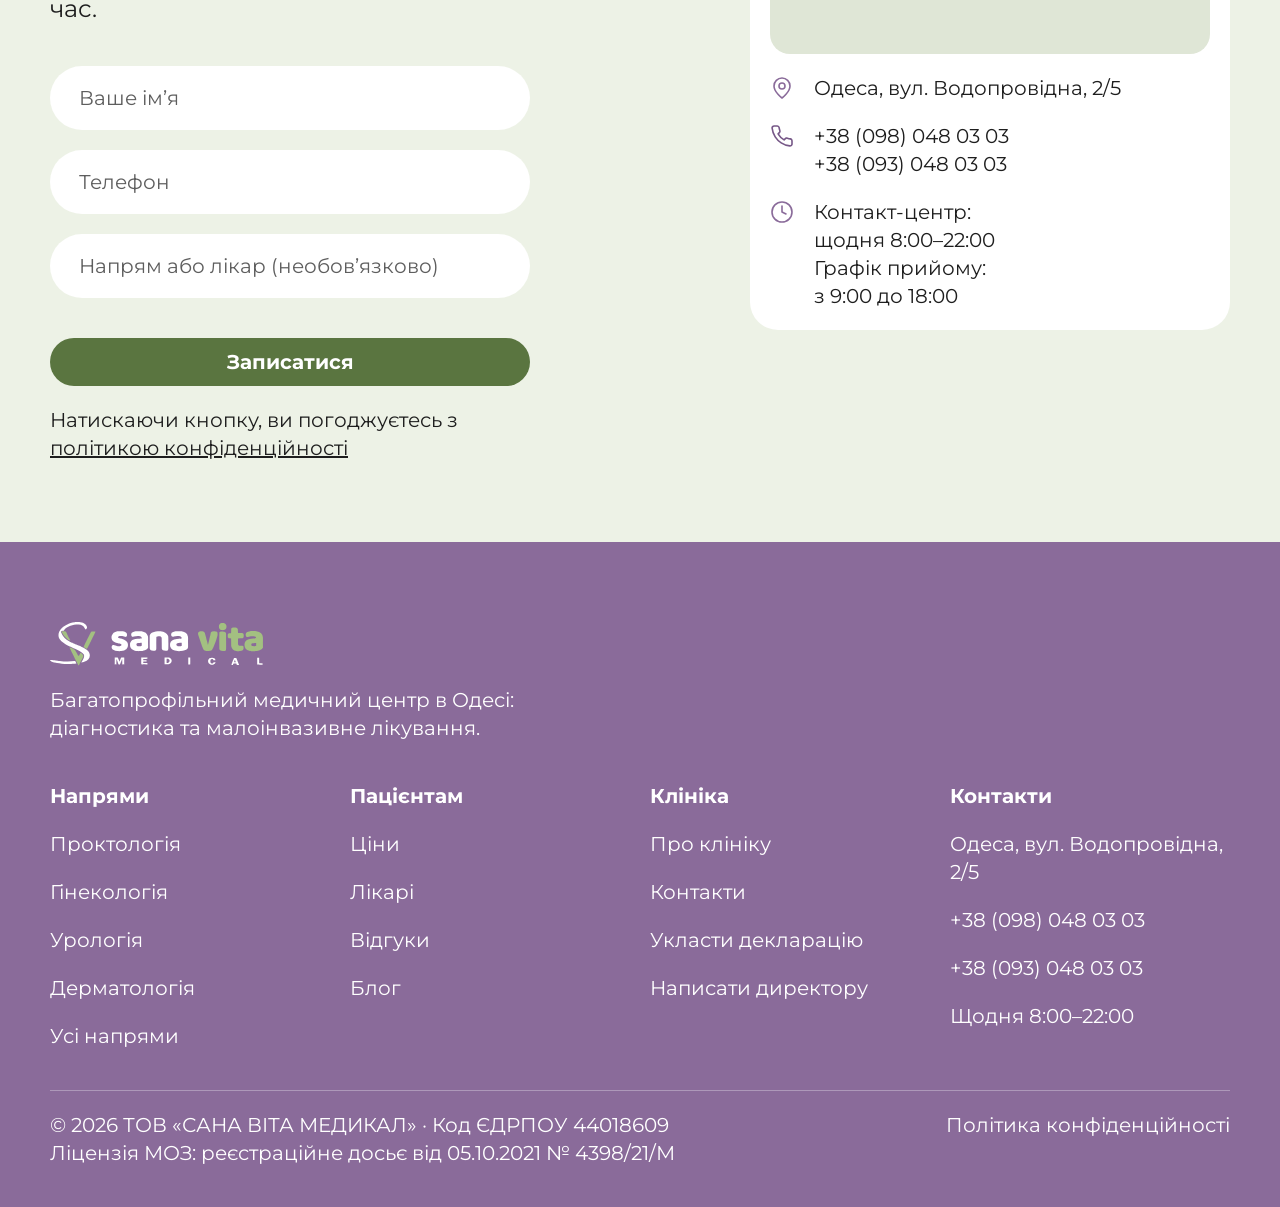
==== commit 6573c1a1: "Use Nastya's Figma photos: home and hemorrhoids hero, doctor portraits Co-Authored-By: Claude Opus 5" ====
--- a/index.html
+++ b/index.html
@@ -27,7 +27,7 @@
       <nav class="nav" aria-label="Головне меню">
         <a href="index.html#directions">Напрями</a>
         <a href="prices.html">Ціни</a>
-        <a href="index.html#doctors">Лікарі</a>
+        <a href="doctor.html">Лікарі</a>
         <a href="index.html#why">Про клініку</a>
         <a href="contacts.html">Контакти</a>
         <span class="lang">UA <img src="img/icons/chev-down-dark.svg" alt=""></span>
@@ -39,7 +39,7 @@
   <nav class="mobile-menu" id="mobile-menu" aria-label="Мобільне меню">
     <a href="index.html#directions">Напрями</a>
     <a href="prices.html">Ціни</a>
-    <a href="index.html#doctors">Лікарі</a>
+    <a href="doctor.html">Лікарі</a>
     <a href="index.html#why">Про клініку</a>
     <a href="contacts.html">Контакти</a>
   </nav>
@@ -47,12 +47,12 @@
 
 <main>
 <section class="hero-home" aria-labelledby="hero-title">
-  <div class="hero-home__photo ph" data-label="Фото: лікар і пацієнт (вставити з Figma)"></div>
+  <div class="hero-home__photo" role="img" aria-label="Лікарка зі стетоскопом у коридорі клініки"></div>
   <div class="hero-home__content">
     <p class="hero-home__eyebrow">Багатопрофільний медичний центр · Одеса</p>
     <h1 class="h1 hero-home__title" id="hero-title">Турбота про ваше здоров’я. <span class="purple">Професійно та делікатно.</span></h1>
     <div class="accent-line"></div>
-    <div class="hero-home__photo-m ph" data-label="Фото: лікар і пацієнт"></div>
+    <div class="hero-home__photo-m" role="img" aria-label="Лікарка зі стетоскопом у коридорі клініки"></div>
     <p class="lead hero-home__subtitle">Від першої консультації до лікування — індивідуальні рішення для кожного пацієнта.</p>
     <div class="hero-home__buttons">
       <a class="btn btn--primary" href="#booking">Записатися</a>
@@ -155,7 +155,7 @@
 <section class="section" id="doctors" aria-labelledby="doc-title">
   <div class="section__head">
     <h2 class="h2" id="doc-title">Наші лікарі</h2>
-    <a class="btn btn--secondary btn--desktop" href="#">Усі лікарі <img src="img/icons/arrow-double.svg" alt=""></a>
+    <a class="btn btn--secondary btn--desktop" href="doctor.html">Усі лікарі <img src="img/icons/arrow-double.svg" alt=""></a>
   </div>
   <div class="doctors-row">
     <article class="doctor">
@@ -164,7 +164,7 @@
         <span class="chip chip--exp"><span class="chip__icon"><img src="img/icons/award.svg" alt=""></span><span class="chip__pill">Стаж 11+ років</span></span>
         <a class="chip chip--book" href="#booking"><span class="chip__icon"><img src="img/icons/calendar.svg" alt=""></span><span class="chip__pill">Записатися</span></a>
       </div>
-      <h3 class="doctor__name">Спільний<br>Віталій Ігорович</h3>
+      <h3 class="doctor__name"><a href="doctor.html">Спільний<br>Віталій Ігорович</a></h3>
       <p class="doctor__spec">Проктолог, хірург</p>
     </article>
     <article class="doctor">
@@ -173,7 +173,7 @@
         <span class="chip chip--exp"><span class="chip__icon"><img src="img/icons/award.svg" alt=""></span><span class="chip__pill">Стаж 8 років</span></span>
         <a class="chip chip--book" href="#booking"><span class="chip__icon"><img src="img/icons/calendar.svg" alt=""></span><span class="chip__pill">Записатися</span></a>
       </div>
-      <h3 class="doctor__name">Кирилова<br>Олександра Федорівна</h3>
+      <h3 class="doctor__name"><a href="doctor.html">Кирилова<br>Олександра Федорівна</a></h3>
       <p class="doctor__spec">Проктолог, хірург</p>
     </article>
     <article class="doctor">
@@ -182,11 +182,11 @@
         <span class="chip chip--exp"><span class="chip__icon"><img src="img/icons/award.svg" alt=""></span><span class="chip__pill">Стаж 25+ років</span></span>
         <a class="chip chip--book" href="#booking"><span class="chip__icon"><img src="img/icons/calendar.svg" alt=""></span><span class="chip__pill">Записатися</span></a>
       </div>
-      <h3 class="doctor__name">Богдановський<br>Олексій Георгійович</h3>
+      <h3 class="doctor__name"><a href="doctor.html">Богдановський<br>Олексій Георгійович</a></h3>
       <p class="doctor__spec">Гінеколог, вища категорія</p>
     </article>
   </div>
-  <a class="btn btn--secondary btn--mobile" href="#">Усі лікарі <img src="img/icons/arrow-double.svg" alt=""></a>
+  <a class="btn btn--secondary btn--mobile" href="doctor.html">Усі лікарі <img src="img/icons/arrow-double.svg" alt=""></a>
 </section>
 
 <section class="section section--purple" id="why" aria-labelledby="why-title">
@@ -266,7 +266,7 @@
     <div class="footer__col">
       <p class="footer__title">Пацієнтам</p>
       <a href="prices.html">Ціни</a>
-      <a href="index.html#doctors">Лікарі</a>
+      <a href="doctor.html">Лікарі</a>
       <a href="index.html#reviews">Відгуки</a>
       <a href="#">Блог</a>
     </div>
--- a/css/style.css
+++ b/css/style.css
@@ -135,10 +135,10 @@
 
 /* ---------- Головна: Hero ---------- */
 .hero-home { position: relative; overflow: hidden; background: var(--green-tint); padding: 80px var(--pad-x); }
-.hero-home__photo { position: absolute; inset: 0 0 0 42%; }
+.hero-home__photo { position: absolute; inset: 0; background: url("../img/photos/hero-home.jpg") right center / cover no-repeat; }
 .hero-home__photo::after {
   content: ""; position: absolute; inset: 0;
-  background: linear-gradient(90deg, var(--green-tint) 0%, rgba(237, 242, 230, 0) 45%);
+  background: linear-gradient(90deg, var(--green-tint) 0%, rgba(237, 242, 230, .92) 40%, rgba(237, 242, 230, 0) 70%);
 }
 .hero-home__content { position: relative; display: flex; flex-direction: column; gap: 20px; max-width: 760px; }
 .hero-home__eyebrow { color: var(--text); }
@@ -221,6 +221,8 @@
 .chip--book .chip__icon { background: var(--green-tint); }
 .chip--book:hover .chip__pill { background: var(--purple-tint); }
 .doctor__name { font-size: 24px; font-weight: 700; line-height: 1.4; color: var(--green); }
+.doctor__name a { color: inherit; text-decoration: none; }
+.doctor__name a:hover { text-decoration: underline; }
 .doctor__spec { color: var(--muted); }
 
 /* Чому ми */
@@ -309,7 +311,7 @@
 .hem-hero { display: grid; grid-template-columns: 780px 380px; gap: 20px; justify-content: space-between; }
 .hem-hero__main { display: flex; flex-direction: column; gap: 40px; }
 .hem-hero__text { display: flex; flex-direction: column; gap: 20px; }
-.hem-hero__photo { border-radius: 40px; min-height: 474px; }
+.hem-hero__photo { border-radius: 40px; min-height: 474px; background: url("../img/photos/hero-hem.jpg") center / cover no-repeat; }
 .facts {
   display: flex; gap: 20px; align-items: stretch; background: var(--white);
   border: 1px solid var(--border); border-radius: 24px; padding: 40px;
@@ -512,7 +514,7 @@
   .hero-home__content { padding: 0 20px; gap: 20px; }
   .hero-home__eyebrow { color: var(--purple); }
   .accent-line { width: 64px; height: 5px; }
-  .hero-home__photo-m { display: block; height: 240px; margin: 20px -20px 0; }
+  .hero-home__photo-m { display: block; height: 240px; margin: 20px -20px 0; background: url("../img/photos/hero-home.jpg") 80% center / cover no-repeat; }
   .hero-home__buttons { flex-direction: column; margin-top: 20px; }
   .stats { grid-template-columns: 1fr 1fr; margin: 40px 20px 0; }
   .stat { border-radius: 20px; gap: 4px; }
